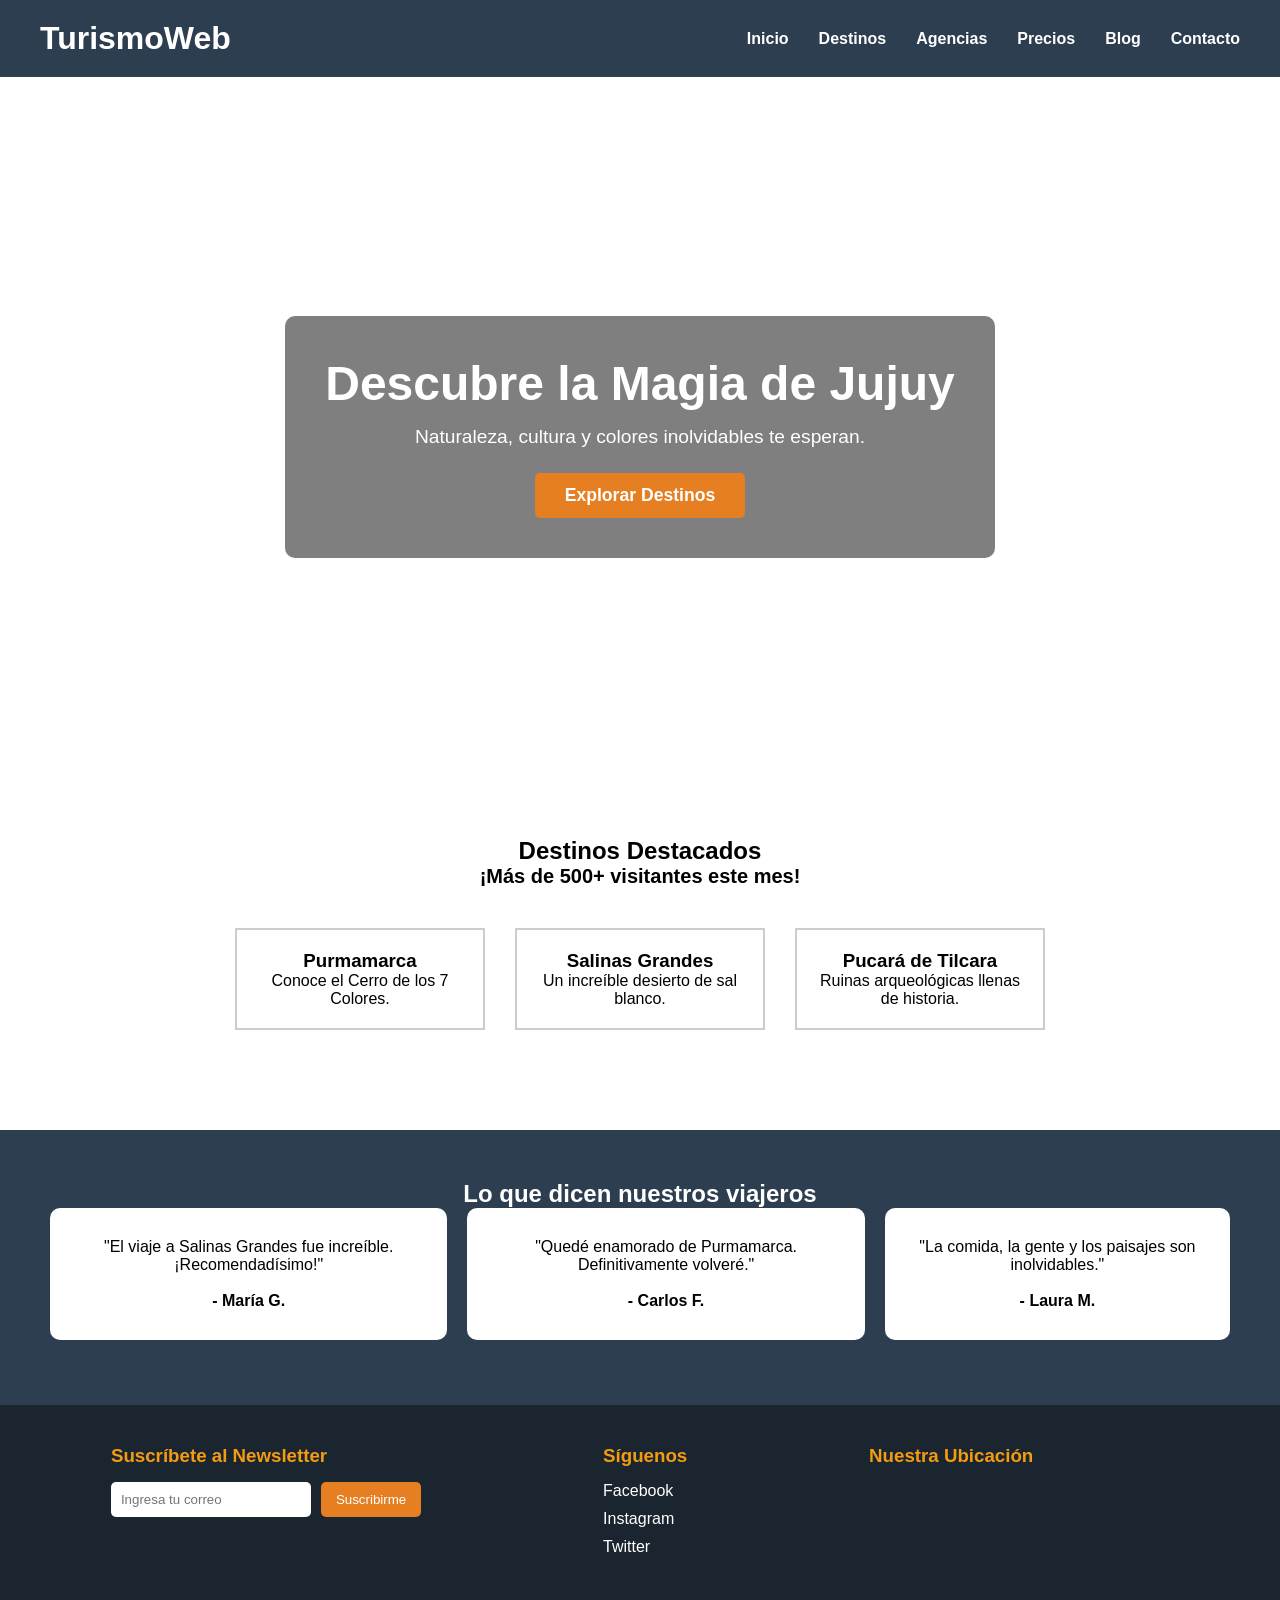
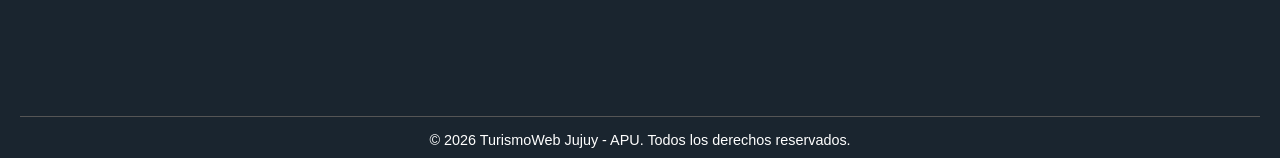
==== index.html @ 69359820 "Initial commit: TP2 HTML y CSS - Turismo Jujuy" ====
<!DOCTYPE html>
<html lang="es">

<head>
    <meta charset="UTF-8">
    <title>Turismo - Jujuy</title>
    <link rel="stylesheet" href="css/style.css">
</head>

<body>

    <header class="encabezado-principal">
        <div class="logo">
            <h1>TurismoWeb</h1>
        </div>

        <nav class="menu-navegacion">
            <ul class="lista-menu">
                <li class="item-menu"><a href="index.html">Inicio</a></li>
                <li class="item-menu"><a href="destinos.html">Destinos</a></li>
                <li class="item-menu"><a href="agencias.html">Agencias</a></li>
                <li class="item-menu"><a href="precios.html">Precios</a></li>
                <li class="item-menu"><a href="blog.html">Blog</a></li>
                <li class="item-menu"><a href="contacto.html">Contacto</a></li>
            </ul>
        </nav>
    </header>

    <main>

        <section class="hero">
            <video autoplay loop muted playsinline class="video-fondo">
                <source src="assets/video.mp4" type="video/mp4">
                Tu navegador no soporta la etiqueta de video.
            </video>

            <div class="hero-overlay">
                <h2 class="titulo-hero">Descubre la Magia de Jujuy</h2>
                <p>Naturaleza, cultura y colores inolvidables te esperan.</p>
                <a href="destinos.html" class="boton-primario">Explorar Destinos</a>
            </div>
        </section>

        <section class="destinos">

            <h2>Destinos Destacados</h2>

            <p class="contador-simple">¡Más de 500+ visitantes este mes!</p>

            <div class="caja-tarjetas">

                <article class="tarjeta-simple">
                    <h3>Purmamarca</h3>
                    <p>Conoce el Cerro de los 7 Colores.</p>
                </article>

                <article class="tarjeta-simple">
                    <h3>Salinas Grandes</h3>
                    <p>Un increíble desierto de sal blanco.</p>
                </article>

                <article class="tarjeta-simple">
                    <h3>Pucará de Tilcara</h3>
                    <p>Ruinas arqueológicas llenas de historia.</p>
                </article>

            </div>

        </section>

        <section class="testimonios">

            <h2>Lo que dicen nuestros viajeros</h2>

            <div class="carrusel-simple">

                <div class="tarjeta-testimonio">
                    <p>"El viaje a Salinas Grandes fue increíble. ¡Recomendadísimo!"</p>
                    <br>
                    <b>- María G.</b>
                </div>

                <div class="tarjeta-testimonio">
                    <p>"Quedé enamorado de Purmamarca. Definitivamente volveré."</p>
                    <br>
                    <b>- Carlos F.</b>
                </div>

                <div class="tarjeta-testimonio">
                    <p>"La comida, la gente y los paisajes son inolvidables."</p>
                    <br>
                    <b>- Laura M.</b>
                </div>

            </div>

        </section>

    </main>

    <footer class="pie-pagina">

        <div class="contenido-footer">

            <div class="columna-footer">
                <h3>Suscríbete al Newsletter</h3>
                <form class="formulario-newsletter">
                    <input type="email" placeholder="Ingresa tu correo" required>
                    <button type="submit">Suscribirme</button>
                </form>
            </div>

            <div class="columna-footer">
                <h3>Síguenos</h3>
                <ul class="redes-sociales">
                    <li><a href="#">Facebook</a></li>
                    <li><a href="#">Instagram</a></li>
                    <li><a href="#">Twitter</a></li>
                </ul>
            </div>

            <div class="columna-footer">
                <h3>Nuestra Ubicación</h3>
                <iframe
                    src="https://www.google.com/maps/embed?pb=!1m18!1m12!1m3!1d115865.71714909831!2d-65.372545!3d-24.1832629!2m3!1f0!2f0!3f0!3m2!1i1024!2i768!4f13.1!3m3!1m2!1s0x941b08e2f80c6533%3A0xcb1b51de9580a8eb!2sSan%20Salvador%20de%20Jujuy%2C%20Jujuy!5e0!3m2!1ses-419!2sar!4v1700000000000!5m2!1ses-419!2sar"
                    width="300" height="200" style="border:0;" allowfullscreen="" loading="lazy"></iframe>
            </div>

        </div>

        <div class="derechos-autor">
            <p>&copy; 2026 TurismoWeb Jujuy - APU. Todos los derechos reservados.</p>
        </div>

    </footer>

</body>

</html>
---- css/style.css ----
/* PUNTO 1 */

* {
    margin: 0;
    padding: 0;
    box-sizing: border-box;
    font-family: Arial, sans-serif;
}

body {
    display: flex;
    flex-direction: column;
    min-height: 100vh;
}

main {
    flex: 1;
}

.encabezado-principal {
    background-color: #2c3e50;
    color: white;
    padding: 20px 40px;

    display: flex;
    justify-content: space-between;
    align-items: center;
}

.lista-menu {
    list-style: none;
    display: flex;
    gap: 30px;
}

.lista-menu a {
    text-decoration: none;
    color: white;
    font-weight: bold;
    transition: color 0.3s ease;
}

.lista-menu a:hover {
    color: #f39c12;
}

.hero {
    position: relative;
    height: 80vh;
    width: 100%;
    overflow: hidden;

    display: flex;
    align-items: center;
    justify-content: center;
}

.video-fondo {
    position: absolute;
    top: 50%;
    left: 50%;
    min-width: 100%;
    min-height: 100%;
    transform: translate(-50%, -50%);
    z-index: -1;
    object-fit: cover;
}

.hero-overlay {
    text-align: center;
    color: white;
    background-color: rgba(0, 0, 0, 0.5);
    padding: 40px;
    border-radius: 10px;
}

.hero-overlay h2 {
    font-size: 3rem;
    margin-bottom: 15px;
}

.hero-overlay p {
    font-size: 1.2rem;
    margin-bottom: 25px;
}

.boton-primario {
    display: inline-block;
    padding: 12px 30px;
    background-color: #e67e22;
    color: white;
    text-decoration: none;
    font-weight: bold;
    font-size: 1.1rem;
    border-radius: 5px;
    transition: background-color 0.3s ease, transform 0.2s ease;
}

.boton-primario:hover {
    background-color: #d35400;
    transform: scale(1.05);
}

.destinos {
    padding: 40px;
    text-align: center;
}

/* 1. EL CONTADOR CON KEYFRAMES (El TP pide "Contador animado") */
.contador-simple {
    font-size: 20px;
    font-weight: bold;
    margin-bottom: 30px;

    /* Conectamos la animación: nombre, tiempo y repetición infinita */
    animation: cambiarColor 2s infinite;
}

/* Definimos qué hace la animación paso a paso */
@keyframes cambiarColor {
    0% {
        color: black;
    }

    50% {
        color: orange;
    }

    100% {
        color: black;
    }
}

.caja-tarjetas {
    display: flex;
    gap: 20px;
    justify-content: center;
}

.tarjeta-simple {
    border: 2px solid #ccc;
    padding: 20px;
    width: 250px;
    background-color: white;

    transition: transform 0.3s;
}

.tarjeta-simple:hover {
    transform: scale(1.1);
    background-color: #f9f9f9;
}

.testimonios {
    padding: 50px;
    text-align: center;
    background-color: #2c3e50;
    color: white;
}

.carrusel-simple {
    display: flex;
    gap: 20px;

    overflow-x: auto;
    scroll-snap-type: x mandatory;

    padding-bottom: 15px;
    justify-content: center;
}

.tarjeta-testimonio {
    background-color: white;
    color: black;
    padding: 30px;
    border-radius: 10px;

    min-width: 300px;

    scroll-snap-align: center;
}

.pie-pagina {
    background-color: #1a252f;
    color: white;
    padding: 40px 20px 10px 20px;
}

.contenido-footer {
    display: flex;
    justify-content: space-around;
    align-items: flex-start;
    margin-bottom: 30px;
}

.columna-footer h3 {
    color: #f39c12;
    margin-bottom: 15px;
}

.formulario-newsletter {
    display: flex;
    gap: 10px;
}

.formulario-newsletter input {
    padding: 10px;
    border: none;
    border-radius: 5px;
    width: 200px;
}

.formulario-newsletter button {
    padding: 10px 15px;
    background-color: #e67e22;
    color: white;
    border: none;
    border-radius: 5px;
    cursor: pointer;
}

.redes-sociales {
    list-style: none;
}

.redes-sociales a {
    color: white;
    text-decoration: none;
    display: block;
    margin-bottom: 10px;
}

.redes-sociales a:hover {
    color: #f39c12;
}

.derechos-autor {
    text-align: center;
    border-top: 1px solid #555;
    padding-top: 15px;
    font-size: 0.9rem;
}

/* PUNTO 2 */

.contenedor-destinos {
    padding: 40px 20px;
    max-width: 1200px;
    margin: 0 auto;
}

.titulo-seccion {
    text-align: center;
    margin-bottom: 30px;
    color: #2c3e50;
}

.input-filtro {
    display: none;
}

.menu-filtros {
    text-align: center;
    margin-bottom: 40px;
}

.btn-filtro {
    display: inline-block;
    padding: 10px 20px;
    margin: 0 5px;
    background-color: #eee;
    color: #333;
    border-radius: 5px;
    cursor: pointer;
    font-weight: bold;
    transition: background-color 0.3s;
}

.btn-filtro:hover {
    background-color: #ccc;
}

#todos:checked~.menu-filtros [for="todos"],
#cultural:checked~.menu-filtros [for="cultural"],
#naturaleza:checked~.menu-filtros [for="naturaleza"],
#aventura:checked~.menu-filtros [for="aventura"] {
    background-color: #e67e22;
    color: white;
}

#cultural:checked~.galeria-filtros .tarjeta-destino,
#naturaleza:checked~.galeria-filtros .tarjeta-destino,
#aventura:checked~.galeria-filtros .tarjeta-destino {
    display: none;
}

#cultural:checked~.galeria-filtros .cultural,
#naturaleza:checked~.galeria-filtros .naturaleza,
#aventura:checked~.galeria-filtros .aventura {
    display: block;
}


.galeria-filtros {
    display: grid;
    grid-template-columns: repeat(auto-fit, minmax(250px, 1fr));
    gap: 20px;
    align-items: start;
}

.tarjeta-destino {
    position: relative;
    overflow: hidden;
    border-radius: 10px;
}

.tarjeta-destino img {
    width: 100%;
    display: block;
    transition: transform 0.5s ease;
}

.info-overlay {
    position: absolute;
    bottom: -100%;
    left: 0;
    width: 100%;
    background-color: rgba(0, 0, 0, 0.7);
    color: white;
    padding: 20px;
    text-align: center;
    transition: bottom 0.3s ease;
}

.tarjeta-destino:hover img {
    transform: scale(1.2);
}

.tarjeta-destino:hover .info-overlay {
    bottom: 0;
}

.seccion-precios {
    margin-top: 60px;
}

.tabla-destinos {
    width: 100%;
    border-collapse: collapse;
    background-color: white;
    box-shadow: 0 4px 8px rgba(0, 0, 0, 0.1);
    border-radius: 10px;
    overflow: hidden;
}

.tabla-destinos th,
.tabla-destinos td {
    padding: 15px 20px;
    text-align: left;
    border-bottom: 1px solid #ddd;
}

.tabla-destinos th {
    background-color: #2c3e50;
    color: white;
    font-weight: bold;
}

.tabla-destinos tbody tr:nth-child(even) {
    background-color: #f9f9f9;
}

.tabla-destinos tbody tr:hover {
    background-color: #fff3cd;
}

/* PUNTO 3 */

.contenedor-agencias {
    padding: 40px 20px;
    text-align: center;
}

.caja-tarjetas {
    display: flex;
    justify-content: center;
    gap: 30px;
    margin-top: 40px;
    margin-bottom: 60px;
}

.tarjeta-flip {
    background-color: transparent;
    width: 300px;
    height: 350px;
    perspective: 1000px;
}

.tarjeta-interna {
    position: relative;
    width: 100%;
    height: 100%;
    transition: transform 0.6s;
    transform-style: preserve-3d;
}

.tarjeta-flip:hover .tarjeta-interna {
    transform: rotateY(180deg);
}

.tarjeta-frente,
.tarjeta-dorso {
    position: absolute;
    width: 100%;
    height: 100%;
    backface-visibility: hidden;
    border-radius: 10px;
    box-shadow: 0 4px 8px rgba(0, 0, 0, 0.1);
    overflow: hidden;
}

.tarjeta-frente {
    background-color: white;
}

.tarjeta-frente .img-tarjeta {
    width: 100%;
    height: 200px;
    object-fit: cover;
}

.tarjeta-frente .info-tarjeta {
    padding: 20px;
}

.tarjeta-frente h3 {
    color: #2c3e50;
    margin-bottom: 10px;
}

.tarjeta-dorso {
    background-color: #2c3e50;
    color: white;
    transform: rotateY(180deg);

    display: flex;
    flex-direction: column;
    justify-content: center;
    align-items: center;
    gap: 15px;
}

.tarjeta-dorso h3 {
    color: #f39c12;
}

.estrellas-rating span {
    font-size: 25px;
    color: #f39c12;
    cursor: pointer;
    display: inline-block;
    transition: transform 0.2s;
}

.estrellas-rating span:hover {
    transform: scale(1.3) translateY(-5px);
    color: #f1c40f;
}

/* PUNTO 4 */

.contenedor-contacto {
    padding: 60px 20px;
    max-width: 800px;
    margin: 0 auto;
}

.caja-formulario {
    background-color: #f9f9f9;
    padding: 40px;
    border-radius: 10px;
    box-shadow: 0 4px 8px rgba(0, 0, 0, 0.1);
}

.formulario-avanzado {
    display: flex;
    flex-direction: column;
    gap: 20px;
}

.grupo-input {
    display: flex;
    flex-direction: column;
    gap: 5px;
}

.grupo-input label {
    font-weight: bold;
    color: #2c3e50;
}

.grupo-input input,
.grupo-input textarea {
    padding: 12px;
    border: 2px solid #ccc;
    border-radius: 5px;
    font-size: 1rem;
    outline: none;
}

.grupo-input input:focus:invalid,
.grupo-input textarea:focus:invalid {
    border-color: #e74c3c;
}

.grupo-input input:focus:valid,
.grupo-input textarea:focus:valid {
    border-color: #2ecc71;
}

.btn-enviar {
    background-color: #e67e22;
    color: white;
    padding: 15px;
    border: none;
    border-radius: 5px;
    font-size: 1.1rem;
    font-weight: bold;
    cursor: pointer;
    display: flex;
    justify-content: center;
    align-items: center;
    gap: 10px;
    transition: background-color 0.3s;
}

.btn-enviar:hover {
    background-color: #d35400;
}

.spinner {
    width: 20px;
    height: 20px;
    border: 3px solid rgba(255, 255, 255, 0.3);
    border-top: 3px solid white;
    border-radius: 50%;
    display: none;
    animation: girar 1s linear infinite;
}

@keyframes girar {
    0% {
        transform: rotate(0deg);
    }

    100% {
        transform: rotate(360deg);
    }
}

.btn-enviar:active .spinner {
    display: block;
}

.btn-enviar:active .texto-btn {
    display: none;
}

.modal-css {
    display: none;
    position: fixed;
    top: 0;
    left: 0;
    width: 100%;
    height: 100%;
    background-color: rgba(0, 0, 0, 0.7);
    z-index: 1000;
    justify-content: center;
    align-items: center;
}

.modal-css:target {
    display: flex;
}

.modal-contenido {
    background-color: white;
    padding: 40px;
    border-radius: 10px;
    text-align: center;
    max-width: 400px;
}

.modal-contenido h2 {
    color: #27ae60;
    margin-bottom: 15px;
}

.btn-cerrar-modal {
    display: inline-block;
    margin-top: 20px;
    padding: 10px 20px;
    background-color: #2c3e50;
    color: white;
    text-decoration: none;
    border-radius: 5px;
}

/* PUNTO 5 */

.contenedor-precios {
    padding: 60px 20px;
    max-width: 1000px;
    margin: 0 auto;
}

.tabla-comparador {
    width: 100%;
    border-collapse: collapse;
    background-color: white;
    border-radius: 10px;
    overflow: hidden;
    box-shadow: 0 5px 15px rgba(0, 0, 0, 0.1);
}

.tabla-comparador th,
.tabla-comparador td {
    padding: 20px;
    text-align: left;
    border-bottom: 1px solid #eee;
}

.tabla-comparador th {
    background-color: #e67e22;
    color: white;
}

.tabla-comparador tbody tr {
    transition: background-color 0.3s, transform 0.2s;
}

.tabla-comparador tbody tr:hover {
    background-color: #fcf3eb;
    transform: scale(1.01);
    box-shadow: 0 4px 10px rgba(0, 0, 0, 0.05);
}

.tooltip {
    position: relative;
    cursor: help;
    margin-left: 10px;
}

.tooltip::after {
    content: attr(data-info);
    position: absolute;
    bottom: 150%;
    left: 50%;
    transform: translateX(-50%);

    background-color: #333;
    color: white;
    padding: 8px 12px;
    border-radius: 5px;
    font-size: 0.85rem;
    white-space: nowrap;

    opacity: 0;
    visibility: hidden;
    transition: opacity 0.3s, bottom 0.3s;
}

.tooltip::before {
    content: '';
    position: absolute;
    bottom: 100%;
    left: 50%;
    transform: translateX(-50%);
    border-width: 6px;
    border-style: solid;
    border-color: #333 transparent transparent transparent;

    opacity: 0;
    visibility: hidden;
    transition: opacity 0.3s;
}

.tooltip:hover::after,
.tooltip:hover::before {
    opacity: 1;
    visibility: visible;
    bottom: 130%;
}

/* PUNTO 6 */

.contenedor-blog {
    padding: 60px 20px;
    max-width: 1100px;
    margin: 0 auto;
}

.grilla-periodico {
    display: grid;
    grid-template-columns: repeat(3, 1fr);
    gap: 25px;
    margin-bottom: 60px;
}

.noticia.principal {
    grid-column: span 2;
    grid-row: span 2;
}

.noticia {
    background-color: white;
    border: 1px solid #ddd;
    border-radius: 5px;
    overflow: hidden;
    display: flex;
    flex-direction: column;
}

.noticia img {
    width: 100%;
    height: 250px;
    object-fit: cover;
}

.noticia.principal img {
    height: 350px;
}

.contenido-noticia {
    padding: 20px;
}

.tag {
    display: inline-block;
    background-color: #2c3e50;
    color: white;
    padding: 3px 8px;
    font-size: 0.8rem;
    border-radius: 3px;
    margin-bottom: 10px;
}

.contenido-noticia h3 {
    margin-bottom: 15px;
    color: #e67e22;
}

@keyframes aparecerScroll {
    from {
        opacity: 0;
        transform: translateY(100px);
    }

    to {
        opacity: 1;
        transform: translateY(0);
    }
}

.reveal {
    animation: aparecerScroll linear both;

    animation-timeline: view();

    animation-range: entry 10% cover 30%;
}

.comentarios-blog {
    background-color: #f9f9f9;
    padding: 40px;
    border-radius: 10px;
    margin-bottom: 40px;
}

.comentarios-blog h3 {
    color: #2c3e50;
    border-bottom: 2px solid #ddd;
    padding-bottom: 10px;
    margin-bottom: 30px;
}

.comentario {
    display: flex;
    gap: 20px;
    margin-bottom: 30px;
}

.avatar-css {
    width: 60px;
    height: 60px;
    background-color: #e67e22;
    border-radius: 50%;
    position: relative;
    flex-shrink: 0;
}

.avatar-verde {
    background-color: #27ae60;
}

.avatar-css::before {
    content: attr(data-iniciales);
    position: absolute;
    top: 50%;
    left: 50%;
    transform: translate(-50%, -50%);
    color: white;
    font-size: 1.2rem;
    font-weight: bold;
}

.contenido-texto h4 {
    margin-bottom: 8px;
    color: #2c3e50;
}

.fecha-comentario {
    font-size: 0.8rem;
    color: #7f8c8d;
    font-weight: normal;
    margin-left: 10px;
}

.nuevo-comentario {
    display: flex;
    flex-direction: column;
    gap: 15px;
    margin-top: 40px;
}

.nuevo-comentario textarea {
    padding: 15px;
    border: 1px solid #ccc;
    border-radius: 5px;
    resize: vertical;
    font-family: inherit;
}

.btn-publicar {
    align-self: flex-start;
    background-color: #2c3e50;
    color: white;
    padding: 10px 20px;
    border: none;
    border-radius: 5px;
    cursor: pointer;
    font-weight: bold;
}

.btn-publicar:hover {
    background-color: #1a252f;
}
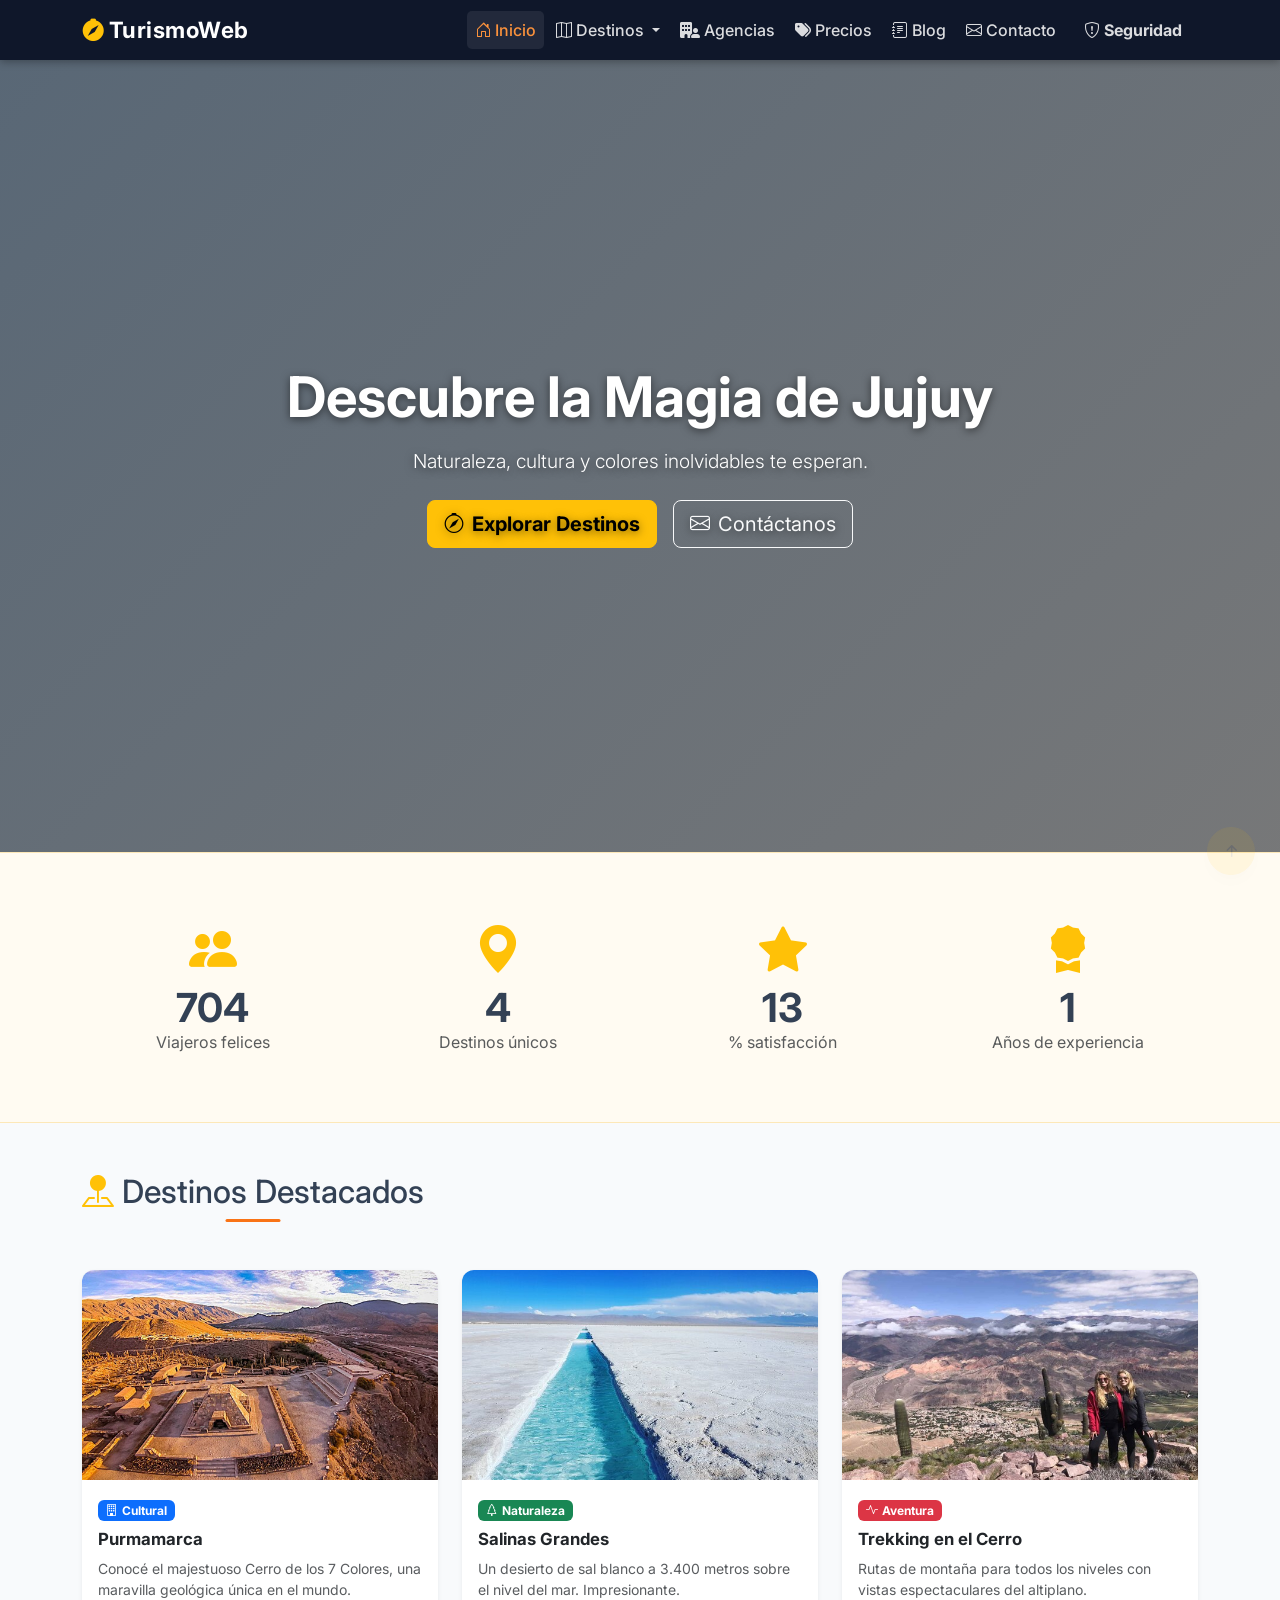
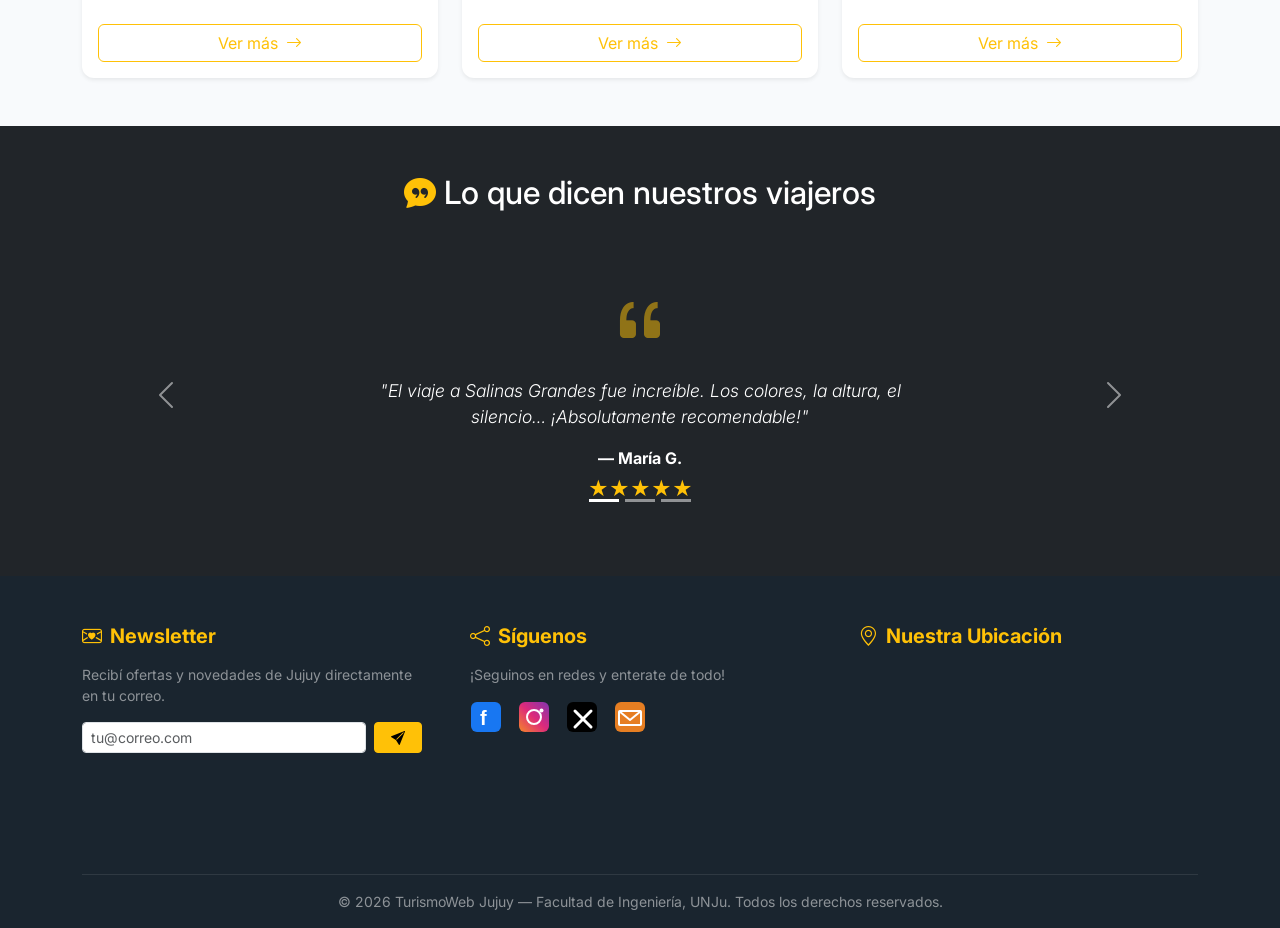
==== commit 68914d42: "TP3" ====
--- a/index.html
+++ b/index.html
@@ -2,138 +2,498 @@
 <html lang="es">
 
 <head>
+    
     <meta charset="UTF-8">
-    <title>Turismo - Jujuy</title>
+
+    <meta name="viewport" content="width=device-width, initial-scale=1.0">
+
+    <title>TurismoWeb Jujuy — Inicio</title>
+
+    <link href="https://cdn.jsdelivr.net/npm/bootstrap@5.3.2/dist/css/bootstrap.min.css" rel="stylesheet">
+
+    <link rel="stylesheet" href="https://cdn.jsdelivr.net/npm/bootstrap-icons@1.11.3/font/bootstrap-icons.css">
+
+    <link rel="stylesheet" href="https://cdnjs.cloudflare.com/ajax/libs/font-awesome/6.5.1/css/all.min.css">
+
     <link rel="stylesheet" href="css/style.css">
+    <link rel="stylesheet" href="css/sprites.css">
 </head>
 
 <body>
 
-    <header class="encabezado-principal">
-        <div class="logo">
-            <h1>TurismoWeb</h1>
-        </div>
-
-        <nav class="menu-navegacion">
-            <ul class="lista-menu">
-                <li class="item-menu"><a href="index.html">Inicio</a></li>
-                <li class="item-menu"><a href="destinos.html">Destinos</a></li>
-                <li class="item-menu"><a href="agencias.html">Agencias</a></li>
-                <li class="item-menu"><a href="precios.html">Precios</a></li>
-                <li class="item-menu"><a href="blog.html">Blog</a></li>
-                <li class="item-menu"><a href="contacto.html">Contacto</a></li>
-            </ul>
-        </nav>
-    </header>
-
-    <main>
-
-        <section class="hero">
-            <video autoplay loop muted playsinline class="video-fondo">
-                <source src="assets/video.mp4" type="video/mp4">
-                Tu navegador no soporta la etiqueta de video.
-            </video>
-
-            <div class="hero-overlay">
-                <h2 class="titulo-hero">Descubre la Magia de Jujuy</h2>
-                <p>Naturaleza, cultura y colores inolvidables te esperan.</p>
-                <a href="destinos.html" class="boton-primario">Explorar Destinos</a>
-            </div>
-        </section>
-
-        <section class="destinos">
-
-            <h2>Destinos Destacados</h2>
-
-            <p class="contador-simple">¡Más de 500+ visitantes este mes!</p>
-
-            <div class="caja-tarjetas">
-
-                <article class="tarjeta-simple">
-                    <h3>Purmamarca</h3>
-                    <p>Conoce el Cerro de los 7 Colores.</p>
-                </article>
-
-                <article class="tarjeta-simple">
-                    <h3>Salinas Grandes</h3>
-                    <p>Un increíble desierto de sal blanco.</p>
-                </article>
-
-                <article class="tarjeta-simple">
-                    <h3>Pucará de Tilcara</h3>
-                    <p>Ruinas arqueológicas llenas de historia.</p>
-                </article>
-
-            </div>
-
-        </section>
-
-        <section class="testimonios">
-
-            <h2>Lo que dicen nuestros viajeros</h2>
-
-            <div class="carrusel-simple">
-
-                <div class="tarjeta-testimonio">
-                    <p>"El viaje a Salinas Grandes fue increíble. ¡Recomendadísimo!"</p>
-                    <br>
-                    <b>- María G.</b>
-                </div>
-
-                <div class="tarjeta-testimonio">
-                    <p>"Quedé enamorado de Purmamarca. Definitivamente volveré."</p>
-                    <br>
-                    <b>- Carlos F.</b>
-                </div>
-
-                <div class="tarjeta-testimonio">
-                    <p>"La comida, la gente y los paisajes son inolvidables."</p>
-                    <br>
-                    <b>- Laura M.</b>
-                </div>
-
-            </div>
-
-        </section>
-
-    </main>
-
-    <footer class="pie-pagina">
-
-        <div class="contenido-footer">
-
-            <div class="columna-footer">
-                <h3>Suscríbete al Newsletter</h3>
-                <form class="formulario-newsletter">
-                    <input type="email" placeholder="Ingresa tu correo" required>
-                    <button type="submit">Suscribirme</button>
-                </form>
-            </div>
-
-            <div class="columna-footer">
-                <h3>Síguenos</h3>
-                <ul class="redes-sociales">
-                    <li><a href="#">Facebook</a></li>
-                    <li><a href="#">Instagram</a></li>
-                    <li><a href="#">Twitter</a></li>
+    <nav class="navbar navbar-expand-lg navbar-custom sticky-top">
+        <div class="container">
+
+            <a class="navbar-brand text-white fw-bold" href="index.html">
+                <i class="bi bi-compass-fill text-warning me-1"></i>TurismoWeb
+            </a>
+
+            <button class="navbar-toggler border-0" type="button"
+                    data-bs-toggle="collapse" data-bs-target="#menuPrincipal"
+                    aria-controls="menuPrincipal" aria-expanded="false"
+                    aria-label="Abrir menú">
+                <i class="bi bi-list text-white fs-2"></i>
+            </button>
+
+            <div class="collapse navbar-collapse" id="menuPrincipal">
+                <ul class="navbar-nav ms-auto align-items-lg-center gap-lg-1">
+
+                    <li class="nav-item">
+                        <a class="nav-link" href="index.html">
+                            <i class="bi bi-house-door me-1"></i>Inicio
+                        </a>
+                    </li>
+
+                    <li class="nav-item dropdown mega-dropdown">
+                        <a class="nav-link dropdown-toggle" href="#" role="button"
+                           data-bs-toggle="dropdown" aria-expanded="false">
+                            <i class="bi bi-map me-1"></i>Destinos
+                        </a>
+                        
+                        <div class="dropdown-menu mega-menu shadow-lg">
+                            <div class="container">
+                                <div class="row">
+                                    <div class="col-md-4">
+                                        <p class="mega-titulo">
+                                            <i class="bi bi-funnel me-1"></i>Por Categoría
+                                        </p>
+                                        <a class="dropdown-item" href="destinos.html">
+                                            <i class="bi bi-grid me-2 text-warning"></i>Todos los destinos
+                                        </a>
+                                        <a class="dropdown-item" href="destinos.html?filtro=cultural">
+                                            <i class="bi bi-building me-2 text-primary"></i>Cultura e Historia
+                                        </a>
+                                        <a class="dropdown-item" href="destinos.html?filtro=naturaleza">
+                                            <i class="bi bi-tree me-2 text-success"></i>Naturaleza Pura
+                                        </a>
+                                        <a class="dropdown-item" href="destinos.html?filtro=aventura">
+                                            <i class="bi bi-activity me-2 text-danger"></i>Aventura
+                                        </a>
+                                    </div>
+                                    <div class="col-md-4">
+                                        <p class="mega-titulo">
+                                            <i class="bi bi-geo-alt me-1"></i>Por Región
+                                        </p>
+                                        <a class="dropdown-item" href="destinos.html">
+                                            <i class="bi bi-pin-map me-2"></i>Quebrada de Humahuaca
+                                        </a>
+                                        <a class="dropdown-item" href="destinos.html">
+                                            <i class="bi bi-pin-map me-2"></i>La Puna Jujeña
+                                        </a>
+                                        <a class="dropdown-item" href="destinos.html">
+                                            <i class="bi bi-pin-map me-2"></i>Valles Subtropicales
+                                        </a>
+                                    </div>
+                                    <div class="col-md-4 d-none d-md-block">
+                                        <p class="mega-titulo">
+                                            <i class="bi bi-star me-1"></i>Destacados
+                                        </p>
+                                        <a class="dropdown-item" href="destinos.html">
+                                            <i class="bi bi-award me-2 text-warning"></i>Purmamarca
+                                        </a>
+                                        <a class="dropdown-item" href="destinos.html">
+                                            <i class="bi bi-award me-2 text-warning"></i>Salinas Grandes
+                                        </a>
+                                        <a class="dropdown-item" href="agencias.html">
+                                            <i class="bi bi-building-check me-2"></i>Ver Agencias
+                                        </a>
+                                    </div>
+                                </div>
+                            </div>
+                        </div>
+                    </li>
+
+                    <li class="nav-item">
+                        <a class="nav-link" href="agencias.html">
+                            <i class="fa-solid fa-building-user me-1"></i>Agencias
+                        </a>
+                    </li>
+                    <li class="nav-item">
+                        <a class="nav-link" href="precios.html">
+                            <i class="fa-solid fa-tags me-1"></i>Precios
+                        </a>
+                    </li>
+                    <li class="nav-item">
+                        <a class="nav-link" href="blog.html">
+                            <i class="bi bi-journal-text me-1"></i>Blog
+                        </a>
+                    </li>
+                    <li class="nav-item">
+                        <a class="nav-link" href="contacto.html">
+                            <i class="bi bi-envelope me-1"></i>Contacto
+                        </a>
+                    </li>
+                    
+                    <li class="nav-item">
+                        <a class="nav-link btn btn-warning btn-sm text-dark px-3 fw-bold" href="phishing.html">
+                            <i class="bi bi-shield-exclamation me-1"></i>Seguridad
+                        </a>
+                    </li>
+
                 </ul>
             </div>
-
-            <div class="columna-footer">
-                <h3>Nuestra Ubicación</h3>
-                <iframe
-                    src="https://www.google.com/maps/embed?pb=!1m18!1m12!1m3!1d115865.71714909831!2d-65.372545!3d-24.1832629!2m3!1f0!2f0!3f0!3m2!1i1024!2i768!4f13.1!3m3!1m2!1s0x941b08e2f80c6533%3A0xcb1b51de9580a8eb!2sSan%20Salvador%20de%20Jujuy%2C%20Jujuy!5e0!3m2!1ses-419!2sar!4v1700000000000!5m2!1ses-419!2sar"
-                    width="300" height="200" style="border:0;" allowfullscreen="" loading="lazy"></iframe>
-            </div>
-
-        </div>
-
-        <div class="derechos-autor">
-            <p>&copy; 2026 TurismoWeb Jujuy - APU. Todos los derechos reservados.</p>
-        </div>
-
+        </div>
+    </nav>
+
+    <section class="hero">
+        
+        <video autoplay loop muted playsinline class="video-fondo">
+            <source src="assets/Video.mp4" type="video/mp4">
+            Tu navegador no soporta video HTML5.
+        </video>
+
+        <div class="hero-overlay">
+            <div class="hero-content text-center text-white">
+                
+                <h1 class="fw-bold mb-3" id="titulo-animado">
+                    Descubre la Magia de Jujuy
+                </h1>
+                <p class="lead mb-4" id="subtitulo-hero">
+                    Naturaleza, cultura y colores inolvidables te esperan.
+                </p>
+                <div class="d-flex gap-3 justify-content-center flex-wrap">
+                    <a href="destinos.html" class="btn btn-warning btn-lg fw-bold">
+                        <i class="bi bi-compass me-2"></i>Explorar Destinos
+                    </a>
+                    <a href="contacto.html" class="btn btn-outline-light btn-lg">
+                        <i class="bi bi-envelope me-2"></i>Contáctanos
+                    </a>
+                </div>
+            </div>
+        </div>
+    </section>
+
+    <section class="py-5 bg-warning-light">
+        <div class="container">
+            <div class="row text-center g-4">
+
+                <div class="col-6 col-md-3">
+                    <div class="contador-item">
+                        <i class="bi bi-people-fill display-5 text-warning d-block mb-2"></i>
+                        
+                        <div class="fs-1 fw-bold counter" data-target="5000">0</div>
+                        <p class="text-muted mb-0">Viajeros felices</p>
+                    </div>
+                </div>
+
+                <div class="col-6 col-md-3">
+                    <div class="contador-item">
+                        <i class="bi bi-geo-alt-fill display-5 text-warning d-block mb-2"></i>
+                        <div class="fs-1 fw-bold counter" data-target="35">0</div>
+                        <p class="text-muted mb-0">Destinos únicos</p>
+                    </div>
+                </div>
+
+                <div class="col-6 col-md-3">
+                    <div class="contador-item">
+                        <i class="bi bi-star-fill display-5 text-warning d-block mb-2"></i>
+                        <div class="fs-1 fw-bold counter" data-target="98">0</div>
+                        <p class="text-muted mb-0">% satisfacción</p>
+                    </div>
+                </div>
+
+                <div class="col-6 col-md-3">
+                    <div class="contador-item">
+                        <i class="bi bi-award-fill display-5 text-warning d-block mb-2"></i>
+                        <div class="fs-1 fw-bold counter" data-target="12">0</div>
+                        <p class="text-muted mb-0">Años de experiencia</p>
+                    </div>
+                </div>
+
+            </div>
+        </div>
+    </section>
+
+    <section class="py-5">
+        <div class="container">
+            <h2 class="text-center mb-5 seccion-titulo">
+                <i class="bi bi-pin-map-fill text-warning me-2"></i>Destinos Destacados
+            </h2>
+
+            <div class="row g-4">
+
+                <div class="col-12 col-md-6 col-lg-4">
+                    <div class="card card-destino h-100 shadow-sm">
+                        <img src="assets/pucara-tilcara.jpg" class="card-img-top" alt="Pucará de Tilcara">
+                        <div class="card-body">
+                            <span class="badge bg-primary mb-2">
+                                <i class="bi bi-building me-1"></i>Cultural
+                            </span>
+                            <h5 class="card-title fw-bold">Purmamarca</h5>
+                            <p class="card-text text-muted">
+                                Conocé el majestuoso Cerro de los 7 Colores, una maravilla geológica única en el mundo.
+                            </p>
+                        </div>
+                        <div class="card-footer bg-transparent border-0 pb-3">
+                            <a href="destinos.html" class="btn btn-outline-warning w-100">
+                                Ver más <i class="bi bi-arrow-right ms-1"></i>
+                            </a>
+                        </div>
+                    </div>
+                </div>
+
+                <div class="col-12 col-md-6 col-lg-4">
+                    <div class="card card-destino h-100 shadow-sm">
+                        <img src="assets/salinas-grandes.jpg" class="card-img-top" alt="Salinas Grandes">
+                        <div class="card-body">
+                            <span class="badge bg-success mb-2">
+                                <i class="bi bi-tree me-1"></i>Naturaleza
+                            </span>
+                            <h5 class="card-title fw-bold">Salinas Grandes</h5>
+                            <p class="card-text text-muted">
+                                Un desierto de sal blanco a 3.400 metros sobre el nivel del mar. Impresionante.
+                            </p>
+                        </div>
+                        <div class="card-footer bg-transparent border-0 pb-3">
+                            <a href="destinos.html" class="btn btn-outline-warning w-100">
+                                Ver más <i class="bi bi-arrow-right ms-1"></i>
+                            </a>
+                        </div>
+                    </div>
+                </div>
+
+                <div class="col-12 col-md-6 col-lg-4">
+                    <div class="card card-destino h-100 shadow-sm">
+                        <img src="assets/trekking.jpg" class="card-img-top" alt="Trekking">
+                        <div class="card-body">
+                            <span class="badge bg-danger mb-2">
+                                <i class="bi bi-activity me-1"></i>Aventura
+                            </span>
+                            <h5 class="card-title fw-bold">Trekking en el Cerro</h5>
+                            <p class="card-text text-muted">
+                                Rutas de montaña para todos los niveles con vistas espectaculares del altiplano.
+                            </p>
+                        </div>
+                        <div class="card-footer bg-transparent border-0 pb-3">
+                            <a href="destinos.html" class="btn btn-outline-warning w-100">
+                                Ver más <i class="bi bi-arrow-right ms-1"></i>
+                            </a>
+                        </div>
+                    </div>
+                </div>
+
+            </div>
+            
+        </div>
+    </section>
+
+    <section class="py-5 bg-dark text-white">
+        <div class="container">
+            <h2 class="text-center mb-5">
+                <i class="bi bi-chat-quote-fill text-warning me-2"></i>Lo que dicen nuestros viajeros
+            </h2>
+
+            <div id="carouselTestimonios" class="carousel slide" data-bs-ride="carousel" data-bs-interval="4000">
+
+                <div class="carousel-indicators">
+                    <button type="button" data-bs-target="#carouselTestimonios" data-bs-slide-to="0" class="active"></button>
+                    <button type="button" data-bs-target="#carouselTestimonios" data-bs-slide-to="1"></button>
+                    <button type="button" data-bs-target="#carouselTestimonios" data-bs-slide-to="2"></button>
+                </div>
+
+                <div class="carousel-inner">
+
+                    <div class="carousel-item active">
+                        <div class="text-center py-4 px-5 mx-auto" style="max-width:700px">
+                            <i class="bi bi-quote display-3 text-warning opacity-50 d-block mb-3"></i>
+                            <p class="lead fst-italic mb-3">
+                                "El viaje a Salinas Grandes fue increíble. Los colores, la altura, el silencio… ¡Absolutamente recomendable!"
+                            </p>
+                            <p class="fw-bold mb-1">— María G.</p>
+                            <span class="text-warning fs-5">★★★★★</span>
+                        </div>
+                    </div>
+
+                    <div class="carousel-item">
+                        <div class="text-center py-4 px-5 mx-auto" style="max-width:700px">
+                            <i class="bi bi-quote display-3 text-warning opacity-50 d-block mb-3"></i>
+                            <p class="lead fst-italic mb-3">
+                                "Quedé enamorado de Purmamarca. El Cerro de los 7 Colores al amanecer es mágico. Definitivamente volveré."
+                            </p>
+                            <p class="fw-bold mb-1">— Carlos F.</p>
+                            <span class="text-warning fs-5">★★★★★</span>
+                        </div>
+                    </div>
+
+                    <div class="carousel-item">
+                        <div class="text-center py-4 px-5 mx-auto" style="max-width:700px">
+                            <i class="bi bi-quote display-3 text-warning opacity-50 d-block mb-3"></i>
+                            <p class="lead fst-italic mb-3">
+                                "La comida, la gente y los paisajes son inolvidables. TurismoWeb organizó todo a la perfección."
+                            </p>
+                            <p class="fw-bold mb-1">— Laura M.</p>
+                            <span class="text-warning fs-5">★★★★☆</span>
+                        </div>
+                    </div>
+
+                </div>
+
+                <button class="carousel-control-prev" type="button"
+                        data-bs-target="#carouselTestimonios" data-bs-slide="prev">
+                    <span class="carousel-control-prev-icon"></span>
+                    <span class="visually-hidden">Anterior</span>
+                </button>
+                <button class="carousel-control-next" type="button"
+                        data-bs-target="#carouselTestimonios" data-bs-slide="next">
+                    <span class="carousel-control-next-icon"></span>
+                    <span class="visually-hidden">Siguiente</span>
+                </button>
+
+            </div>
+        </div>
+    </section>
+
+    <footer class="bg-footer text-white pt-5 pb-3">
+        <div class="container">
+            <div class="row g-5 mb-4">
+
+                <div class="col-12 col-md-4">
+                    <h5 class="text-warning fw-bold mb-3">
+                        <i class="bi bi-envelope-heart me-2"></i>Newsletter
+                    </h5>
+                    <p class="text-white-50 small">Recibí ofertas y novedades de Jujuy directamente en tu correo.</p>
+                    <form id="form-newsletter" class="d-flex gap-2" novalidate>
+                        <input type="email" id="email-newsletter"
+                               class="form-control form-control-sm"
+                               placeholder="tu@correo.com"
+                               required>
+                        <button type="submit" class="btn btn-warning btn-sm px-3">
+                            <i class="bi bi-send-fill"></i>
+                        </button>
+                    </form>
+                    <small id="msg-newsletter" class="text-success mt-2 d-none">
+                        <i class="bi bi-check-circle me-1"></i>¡Suscrito correctamente!
+                    </small>
+                </div>
+
+                <div class="col-12 col-md-4">
+                    <h5 class="text-warning fw-bold mb-3">
+                        <i class="bi bi-share me-2"></i>Síguenos
+                    </h5>
+                    <p class="text-white-50 small mb-3">¡Seguinos en redes y enterate de todo!</p>
+                    
+                    <div class="d-flex gap-3">
+                        <a href="#" class="sprite-icon sprite-facebook" title="Facebook" aria-label="Facebook"></a>
+                        <a href="#" class="sprite-icon sprite-instagram" title="Instagram" aria-label="Instagram"></a>
+                        <a href="#" class="sprite-icon sprite-twitter" title="Twitter / X" aria-label="Twitter"></a>
+                        <a href="contacto.html" class="sprite-icon sprite-email" title="Email" aria-label="Email"></a>
+                    </div>
+                </div>
+
+                <div class="col-12 col-md-4">
+                    <h5 class="text-warning fw-bold mb-3">
+                        <i class="bi bi-geo-alt me-2"></i>Nuestra Ubicación
+                    </h5>
+                    
+                    <iframe
+                        src="https://www.google.com/maps/embed?pb=!1m18!1m12!1m3!1d115865.71714909831!2d-65.372545!3d-24.1832629!2m3!1f0!2f0!3f0!3m2!1i1024!2i768!4f13.1!3m3!1m2!1s0x941b08e2f80c6533%3A0xcb1b51de9580a8eb!2sSan%20Salvador%20de%20Jujuy%2C%20Jujuy!5e0!3m2!1ses-419!2sar!4v1700000000000!5m2!1ses-419!2sar"
+                        class="w-100 rounded" height="180"
+                        style="border:0;" allowfullscreen loading="lazy"
+                        referrerpolicy="no-referrer-when-downgrade"></iframe>
+                </div>
+
+            </div>
+
+            <hr class="border-secondary">
+
+            <p class="text-center text-white-50 mb-0 small">
+                &copy; 2026 TurismoWeb Jujuy &mdash; Facultad de Ingeniería, UNJu.
+                Todos los derechos reservados.
+            </p>
+        </div>
     </footer>
 
+    <button id="btn-top" class="btn btn-warning rounded-circle shadow"
+            style="display:none; position:fixed; bottom:25px; right:25px; width:48px; height:48px; z-index:999;"
+            title="Volver arriba">
+        <i class="bi bi-arrow-up-short fs-4"></i>
+    </button>
+
+    <script src="https://code.jquery.com/jquery-3.7.1.min.js"></script>
+
+    <script src="https://cdn.jsdelivr.net/npm/bootstrap@5.3.2/dist/js/bootstrap.bundle.min.js"></script>
+
+    <script src="js/main.js"></script>
+
+    <script>
+        $(function () {
+
+            /* -----------------------------------------------
+             * TEXTO ANIMADO en el Hero (jQuery)
+             * .fadeOut() → desvanece el elemento
+             * .text()    → cambia el texto
+             * .fadeIn()  → lo vuelve a mostrar
+             * setInterval() → ejecuta cada N milisegundos
+             * ----------------------------------------------- */
+            const frases = [
+                "Descubre la Magia de Jujuy",
+                "Colores, Cultura y Aventura",
+                "Tu Próximo Destino te Espera",
+                "Jujuy: Patrimonio de la Humanidad"
+            ];
+            let indiceFrase = 0;
+
+            setInterval(function () {
+                indiceFrase = (indiceFrase + 1) % frases.length;
+
+                // Anidamos fadeIn dentro del callback de fadeOut
+                // para que se ejecute DESPUÉS de que termine el fade out
+                $('#titulo-animado').fadeOut(500, function () {
+                    $(this).text(frases[indiceFrase]).fadeIn(500);
+                });
+            }, 3500);
+
+            /* -----------------------------------------------
+             * CONTADOR ANIMADO (jQuery)
+             * $({ count: 0 }).animate() → anima un objeto JS
+             * .each() → itera sobre todos los elementos .counter
+             * data-target → valor final del contador
+             * ----------------------------------------------- */
+            let contadoresIniciados = false;
+
+            function animarContadores() {
+                $('.counter').each(function () {
+                    const $el = $(this);
+                    const target = parseInt($el.data('target'));
+
+                    // .animate() de jQuery puede animar propiedades de objetos JS, no solo CSS
+                    $({ valorActual: 0 }).animate(
+                        { valorActual: target },
+                        {
+                            duration: 2000,        // 2 segundos
+                            easing: 'swing',       // curva de animación
+                            step: function () {    // se ejecuta en cada frame
+                                $el.text(Math.floor(this.valorActual));
+                            },
+                            complete: function () { // al terminar, pone el valor exacto
+                                $el.text(target);
+                            }
+                        }
+                    );
+                });
+            }
+
+            // Detectar scroll para iniciar los contadores cuando sean visibles
+            $(window).on('scroll.contadores', function () {
+                if (contadoresIniciados) return;
+
+                const primeraSeccion = $('.counter').first();
+                // offset().top → posición Y del elemento en la página
+                // scrollTop() → cuánto ha scrolleado el usuario
+                // height() → altura de la ventana del navegador
+                if (primeraSeccion.length &&
+                    primeraSeccion.offset().top < $(window).scrollTop() + $(window).height() - 80) {
+                    contadoresIniciados = true;
+                    animarContadores();
+                    $(window).off('scroll.contadores'); // Dejar de escuchar para optimizar
+                }
+            });
+
+            // También verificar al cargar si ya son visibles (sin scroll)
+            $(window).trigger('scroll.contadores');
+
+        });
+    </script>
+
 </body>
-
-</html>+</html>
--- a/css/style.css
+++ b/css/style.css
@@ -1,58 +1,124 @@
-/* PUNTO 1 */
-
-* {
-    margin: 0;
-    padding: 0;
-    box-sizing: border-box;
-    font-family: Arial, sans-serif;
+@import url('https://fonts.googleapis.com/css2?family=Inter:wght@300;400;500;600;700;800&display=swap');
+
+:root {
+    --color-primario:  #0f172a;
+    --color-acento:    #f97316;
+    --color-acento2:   #fb923c;
+    --color-texto:     #334155;
+    --color-fondo:     #f8fafc;
+    --sombra-card:     0 4px 6px -1px rgba(0, 0, 0, 0.1), 0 2px 4px -1px rgba(0, 0, 0, 0.06);
+    --sombra-hover:    0 20px 25px -5px rgba(0, 0, 0, 0.1), 0 10px 10px -5px rgba(0, 0, 0, 0.04);
+    --transicion:      0.3s cubic-bezier(0.4, 0, 0.2, 1);
+    --radio-borde:     12px;
 }
 
 body {
-    display: flex;
-    flex-direction: column;
-    min-height: 100vh;
-}
-
-main {
-    flex: 1;
-}
-
-.encabezado-principal {
-    background-color: #2c3e50;
-    color: white;
-    padding: 20px 40px;
-
-    display: flex;
-    justify-content: space-between;
+    font-family: 'Inter', sans-serif;
+    color: var(--color-texto);
+    background-color: var(--color-fondo);
+}
+
+.icon-circle {
+    width: 44px;
+    height: 44px;
+    display: flex;
     align-items: center;
-}
-
-.lista-menu {
-    list-style: none;
-    display: flex;
-    gap: 30px;
-}
-
-.lista-menu a {
-    text-decoration: none;
-    color: white;
-    font-weight: bold;
-    transition: color 0.3s ease;
-}
-
-.lista-menu a:hover {
-    color: #f39c12;
+    justify-content: center;
+}
+
+html { scroll-behavior: smooth; }
+
+img { max-width: 100%; height: auto; }
+
+.navbar-custom {
+    background-color: var(--color-primario) !important;
+    box-shadow: 0 2px 8px rgba(0,0,0,0.3);
+}
+
+.navbar-custom .navbar-brand {
+    font-size: 1.4rem;
+    letter-spacing: 0.5px;
+}
+
+.navbar-custom .nav-link {
+    color: rgba(255,255,255,0.85) !important;
+    font-weight: 500;
+    padding: 0.45rem 0.7rem;
+    border-radius: 5px;
+    white-space: nowrap;
+    transition: color var(--transicion), background-color var(--transicion);
+}
+
+.navbar-custom .nav-link:hover,
+.navbar-custom .nav-link.active {
+    color: var(--color-acento2) !important;
+    background-color: rgba(255,255,255,0.08);
+}
+
+.navbar-toggler:focus { box-shadow: none; }
+
+@media (max-width: 991px) {
+    .navbar-collapse { padding: 0.25rem 0 0.75rem; }
+    .navbar-nav .nav-link { padding: 0.5rem 0.25rem; }
+}
+
+.mega-dropdown { position: static !important; }
+
+.mega-menu {
+    width: 100%;
+    left: 0;
+    padding: 1.25rem 1.5rem;
+    border-top: 3px solid var(--color-acento);
+    border-radius: 0 0 var(--radio-borde) var(--radio-borde);
+}
+
+.mega-menu .mega-titulo {
+    color: var(--color-acento);
+    font-size: 0.75rem;
+    text-transform: uppercase;
+    letter-spacing: 1.5px;
+    font-weight: 700;
+    border-bottom: 1px solid #eee;
+    padding-bottom: 0.4rem;
+    margin-bottom: 0.6rem;
+}
+
+.mega-menu .dropdown-item {
+    padding: 0.35rem 0.75rem;
+    border-radius: 5px;
+    font-size: 0.9rem;
+    white-space: normal;
+    transition: background-color var(--transicion);
+}
+
+.mega-menu .dropdown-item:hover {
+    background-color: #fff3e0;
+    color: var(--color-acento);
+}
+
+@media (max-width: 991px) {
+    .mega-dropdown { position: relative !important; }
+    .mega-menu {
+        width: auto;
+        border-top: 1px solid #eee;
+        border-radius: var(--radio-borde);
+        box-shadow: none;
+        padding: 0.5rem;
+    }
 }
 
 .hero {
     position: relative;
-    height: 80vh;
-    width: 100%;
-    overflow: hidden;
-
+    height: 88vh;
+    min-height: 440px;
+    overflow: hidden;
     display: flex;
     align-items: center;
     justify-content: center;
+}
+
+@media (max-width: 576px) {
+    .hero { height: 72vh; min-height: 360px; }
 }
 
 .video-fondo {
@@ -62,649 +128,334 @@
     min-width: 100%;
     min-height: 100%;
     transform: translate(-50%, -50%);
-    z-index: -1;
     object-fit: cover;
+    z-index: 0;
 }
 
 .hero-overlay {
-    text-align: center;
-    color: white;
-    background-color: rgba(0, 0, 0, 0.5);
-    padding: 40px;
-    border-radius: 10px;
-}
-
-.hero-overlay h2 {
-    font-size: 3rem;
-    margin-bottom: 15px;
-}
-
-.hero-overlay p {
-    font-size: 1.2rem;
-    margin-bottom: 25px;
-}
-
-.boton-primario {
+    position: absolute;
+    inset: 0;
+    background: linear-gradient(135deg, rgba(44,62,80,0.78) 0%, rgba(0,0,0,0.52) 100%);
+    display: flex;
+    align-items: center;
+    justify-content: center;
+    z-index: 1;
+    padding: 1rem;
+}
+
+.hero-content {
+    max-width: 750px;
+    width: 100%;
+    text-shadow: 0 2px 8px rgba(0,0,0,0.5);
+}
+
+.hero-content h1 {
+    font-size: clamp(1.65rem, 5vw, 3.5rem);
+    font-weight: 800;
+    line-height: 1.2;
+}
+
+.hero-content .lead {
+    font-size: clamp(0.95rem, 2.5vw, 1.2rem);
+}
+
+.bg-warning-light {
+    background-color: #fffbf2;
+    border-top: 1px solid #fde8b8;
+    border-bottom: 1px solid #fde8b8;
+}
+
+.contador-item {
+    padding: 1.25rem 0.75rem;
+    border-radius: var(--radio-borde);
+    transition: transform var(--transicion), box-shadow var(--transicion);
+}
+
+.contador-item:hover {
+    transform: translateY(-5px);
+    box-shadow: var(--sombra-card);
+    background-color: white;
+}
+
+.contador-item .counter {
+    font-size: clamp(1.75rem, 4.5vw, 2.5rem) !important;
+    line-height: 1.1;
+}
+
+.card-destino {
+    border: none;
+    border-radius: var(--radio-borde);
+    overflow: hidden;
+    transition: transform var(--transicion), box-shadow var(--transicion);
+}
+
+.card-destino:hover {
+    transform: translateY(-6px);
+    box-shadow: var(--sombra-hover);
+}
+
+.card-destino .card-img-top {
+    height: 210px;
+    object-fit: cover;
+    transition: transform 0.5s ease;
+}
+
+.card-destino:hover .card-img-top {
+    transform: scale(1.07);
+}
+
+.card-destino .card-title { font-size: 1.05rem; line-height: 1.3; }
+.card-destino .card-text  { font-size: 0.875rem; line-height: 1.5; }
+
+.bg-dark-custom { background-color: var(--color-primario); }
+
+#carouselTestimonios .carousel-item > div {
+    padding-left: 1.5rem !important;
+    padding-right: 1.5rem !important;
+}
+
+@media (min-width: 576px) {
+    #carouselTestimonios .carousel-item > div {
+        padding-left: 3.5rem !important;
+        padding-right: 3.5rem !important;
+    }
+}
+
+#carouselTestimonios .lead {
+    font-size: clamp(0.9rem, 2vw, 1.1rem);
+}
+
+.bg-footer { background-color: #1a252f; }
+
+#form-newsletter input { min-width: 0; flex: 1 1 0; }
+
+@media (max-width: 380px) {
+    #form-newsletter { flex-direction: column; }
+    #form-newsletter .btn { width: 100%; }
+}
+
+.seccion-titulo {
+    position: relative;
     display: inline-block;
-    padding: 12px 30px;
-    background-color: #e67e22;
-    color: white;
-    text-decoration: none;
-    font-weight: bold;
-    font-size: 1.1rem;
-    border-radius: 5px;
-    transition: background-color 0.3s ease, transform 0.2s ease;
-}
-
-.boton-primario:hover {
-    background-color: #d35400;
-    transform: scale(1.05);
-}
-
-.destinos {
-    padding: 40px;
-    text-align: center;
-}
-
-/* 1. EL CONTADOR CON KEYFRAMES (El TP pide "Contador animado") */
-.contador-simple {
-    font-size: 20px;
-    font-weight: bold;
-    margin-bottom: 30px;
-
-    /* Conectamos la animación: nombre, tiempo y repetición infinita */
-    animation: cambiarColor 2s infinite;
-}
-
-/* Definimos qué hace la animación paso a paso */
-@keyframes cambiarColor {
-    0% {
-        color: black;
-    }
-
-    50% {
-        color: orange;
-    }
-
-    100% {
-        color: black;
-    }
-}
-
-.caja-tarjetas {
-    display: flex;
-    gap: 20px;
-    justify-content: center;
-}
-
-.tarjeta-simple {
-    border: 2px solid #ccc;
-    padding: 20px;
-    width: 250px;
-    background-color: white;
-
-    transition: transform 0.3s;
-}
-
-.tarjeta-simple:hover {
-    transform: scale(1.1);
-    background-color: #f9f9f9;
-}
-
-.testimonios {
-    padding: 50px;
-    text-align: center;
-    background-color: #2c3e50;
-    color: white;
-}
-
-.carrusel-simple {
-    display: flex;
-    gap: 20px;
-
-    overflow-x: auto;
-    scroll-snap-type: x mandatory;
-
-    padding-bottom: 15px;
-    justify-content: center;
-}
-
-.tarjeta-testimonio {
-    background-color: white;
-    color: black;
-    padding: 30px;
-    border-radius: 10px;
-
-    min-width: 300px;
-
-    scroll-snap-align: center;
-}
-
-.pie-pagina {
-    background-color: #1a252f;
-    color: white;
-    padding: 40px 20px 10px 20px;
-}
-
-.contenido-footer {
-    display: flex;
-    justify-content: space-around;
-    align-items: flex-start;
-    margin-bottom: 30px;
-}
-
-.columna-footer h3 {
-    color: #f39c12;
-    margin-bottom: 15px;
-}
-
-.formulario-newsletter {
-    display: flex;
-    gap: 10px;
-}
-
-.formulario-newsletter input {
-    padding: 10px;
-    border: none;
-    border-radius: 5px;
-    width: 200px;
-}
-
-.formulario-newsletter button {
-    padding: 10px 15px;
-    background-color: #e67e22;
-    color: white;
-    border: none;
-    border-radius: 5px;
-    cursor: pointer;
-}
-
-.redes-sociales {
-    list-style: none;
-}
-
-.redes-sociales a {
-    color: white;
-    text-decoration: none;
-    display: block;
-    margin-bottom: 10px;
-}
-
-.redes-sociales a:hover {
-    color: #f39c12;
-}
-
-.derechos-autor {
-    text-align: center;
-    border-top: 1px solid #555;
-    padding-top: 15px;
-    font-size: 0.9rem;
-}
-
-/* PUNTO 2 */
-
-.contenedor-destinos {
-    padding: 40px 20px;
-    max-width: 1200px;
-    margin: 0 auto;
-}
-
-.titulo-seccion {
-    text-align: center;
-    margin-bottom: 30px;
-    color: #2c3e50;
-}
-
-.input-filtro {
-    display: none;
-}
-
-.menu-filtros {
-    text-align: center;
-    margin-bottom: 40px;
-}
-
-.btn-filtro {
-    display: inline-block;
-    padding: 10px 20px;
-    margin: 0 5px;
-    background-color: #eee;
-    color: #333;
-    border-radius: 5px;
-    cursor: pointer;
-    font-weight: bold;
-    transition: background-color 0.3s;
-}
-
-.btn-filtro:hover {
-    background-color: #ccc;
-}
-
-#todos:checked~.menu-filtros [for="todos"],
-#cultural:checked~.menu-filtros [for="cultural"],
-#naturaleza:checked~.menu-filtros [for="naturaleza"],
-#aventura:checked~.menu-filtros [for="aventura"] {
-    background-color: #e67e22;
-    color: white;
-}
-
-#cultural:checked~.galeria-filtros .tarjeta-destino,
-#naturaleza:checked~.galeria-filtros .tarjeta-destino,
-#aventura:checked~.galeria-filtros .tarjeta-destino {
-    display: none;
-}
-
-#cultural:checked~.galeria-filtros .cultural,
-#naturaleza:checked~.galeria-filtros .naturaleza,
-#aventura:checked~.galeria-filtros .aventura {
-    display: block;
-}
-
-
-.galeria-filtros {
-    display: grid;
-    grid-template-columns: repeat(auto-fit, minmax(250px, 1fr));
-    gap: 20px;
-    align-items: start;
+    padding-bottom: 0.6rem;
+    line-height: 1.3;
+    max-width: 100%;
+    word-break: break-word;
+}
+
+.seccion-titulo::after {
+    content: '';
+    position: absolute;
+    bottom: 0;
+    left: 50%;
+    transform: translateX(-50%);
+    width: 55px;
+    height: 3px;
+    background-color: var(--color-acento);
+    border-radius: 2px;
+}
+
+header.py-5 h1 {
+    font-size: clamp(1.5rem, 4vw, 2.5rem);
+    line-height: 1.25;
+    word-break: break-word;
+}
+
+header.py-5 .lead {
+    font-size: clamp(0.9rem, 2.5vw, 1.1rem);
 }
 
 .tarjeta-destino {
     position: relative;
     overflow: hidden;
-    border-radius: 10px;
+    border-radius: var(--radio-borde);
+    cursor: pointer;
+    box-shadow: var(--sombra-card);
+    background: #ddd;
 }
 
 .tarjeta-destino img {
     width: 100%;
+    height: 230px;
+    object-fit: cover;
     display: block;
     transition: transform 0.5s ease;
+}
+
+.tarjeta-destino:hover img,
+.tarjeta-destino.zoom-activo img {
+    transform: scale(1.15);
 }
 
 .info-overlay {
     position: absolute;
     bottom: -100%;
     left: 0;
-    width: 100%;
-    background-color: rgba(0, 0, 0, 0.7);
+    right: 0;
+    background: linear-gradient(transparent, rgba(30,47,60,0.95));
     color: white;
-    padding: 20px;
-    text-align: center;
-    transition: bottom 0.3s ease;
-}
-
-.tarjeta-destino:hover img {
-    transform: scale(1.2);
-}
-
-.tarjeta-destino:hover .info-overlay {
-    bottom: 0;
-}
-
-.seccion-precios {
-    margin-top: 60px;
-}
-
-.tabla-destinos {
-    width: 100%;
-    border-collapse: collapse;
-    background-color: white;
-    box-shadow: 0 4px 8px rgba(0, 0, 0, 0.1);
-    border-radius: 10px;
-    overflow: hidden;
-}
-
-.tabla-destinos th,
-.tabla-destinos td {
-    padding: 15px 20px;
-    text-align: left;
-    border-bottom: 1px solid #ddd;
-}
-
-.tabla-destinos th {
-    background-color: #2c3e50;
-    color: white;
-    font-weight: bold;
-}
-
-.tabla-destinos tbody tr:nth-child(even) {
-    background-color: #f9f9f9;
-}
-
-.tabla-destinos tbody tr:hover {
-    background-color: #fff3cd;
-}
-
-/* PUNTO 3 */
-
-.contenedor-agencias {
-    padding: 40px 20px;
-    text-align: center;
-}
-
-.caja-tarjetas {
-    display: flex;
-    justify-content: center;
-    gap: 30px;
-    margin-top: 40px;
-    margin-bottom: 60px;
+    padding: 2.5rem 1rem 1rem;
+    transition: bottom 0.35s ease;
+}
+
+.tarjeta-destino:hover .info-overlay { bottom: 0; }
+
+.info-overlay h5  { font-size: 1rem;   margin-bottom: 0.2rem; line-height: 1.3; }
+.info-overlay p   { font-size: 0.82rem; margin-bottom: 0.5rem; line-height: 1.35; }
+.info-overlay .btn { font-size: 0.8rem; padding: 0.3rem 0.75rem; }
+
+.tarjeta-destino.fade-in { animation: fadeInCard 0.4s ease both; }
+
+@keyframes fadeInCard {
+    from { opacity: 0; transform: translateY(20px); }
+    to   { opacity: 1; transform: translateY(0); }
 }
 
 .tarjeta-flip {
-    background-color: transparent;
-    width: 300px;
-    height: 350px;
-    perspective: 1000px;
+    background: transparent;
+    height: 400px;
+    perspective: 1200px;
+    cursor: pointer;
 }
 
 .tarjeta-interna {
     position: relative;
     width: 100%;
     height: 100%;
-    transition: transform 0.6s;
+    transition: transform 0.65s cubic-bezier(0.4, 0.2, 0.2, 1);
     transform-style: preserve-3d;
 }
 
-.tarjeta-flip:hover .tarjeta-interna {
-    transform: rotateY(180deg);
-}
+.tarjeta-flip:hover .tarjeta-interna { transform: rotateY(180deg); }
+.tarjeta-interna.flipped             { transform: rotateY(180deg); }
 
 .tarjeta-frente,
 .tarjeta-dorso {
     position: absolute;
-    width: 100%;
-    height: 100%;
+    inset: 0;
     backface-visibility: hidden;
-    border-radius: 10px;
-    box-shadow: 0 4px 8px rgba(0, 0, 0, 0.1);
-    overflow: hidden;
-}
-
-.tarjeta-frente {
-    background-color: white;
-}
+    border-radius: var(--radio-borde);
+    box-shadow: var(--sombra-card);
+    overflow: hidden;
+}
+
+.tarjeta-frente { background-color: white; }
 
 .tarjeta-frente .img-tarjeta {
     width: 100%;
-    height: 200px;
+    height: 195px;
     object-fit: cover;
-}
-
-.tarjeta-frente .info-tarjeta {
-    padding: 20px;
-}
-
-.tarjeta-frente h3 {
-    color: #2c3e50;
-    margin-bottom: 10px;
+    object-position: center;
+}
+
+.tarjeta-frente .p-3 h4 {
+    font-size: 1rem;
+    line-height: 1.3;
+    margin-bottom: 0.35rem;
+}
+
+.tarjeta-frente .p-3 p.small {
+    font-size: 0.82rem;
+    margin-bottom: 0.4rem;
+    overflow: hidden;
+    display: -webkit-box;
+    -webkit-line-clamp: 2;
+    -webkit-box-orient: vertical;
 }
 
 .tarjeta-dorso {
-    background-color: #2c3e50;
+    background: linear-gradient(135deg, var(--color-primario), #1a252f);
     color: white;
     transform: rotateY(180deg);
-
     display: flex;
     flex-direction: column;
+    align-items: center;
     justify-content: center;
-    align-items: center;
-    gap: 15px;
-}
-
-.tarjeta-dorso h3 {
-    color: #f39c12;
-}
-
-.estrellas-rating span {
-    font-size: 25px;
-    color: #f39c12;
+    gap: 0.5rem;
+    padding: 1.25rem;
+    text-align: center;
+}
+
+.tarjeta-dorso > h4  { margin: 0 !important; font-size: 1rem; color: var(--color-acento2); }
+.tarjeta-dorso > p   { margin: 0 !important; font-size: 0.85rem; line-height: 1.3; word-break: break-word; }
+.tarjeta-dorso > div { margin: 0 !important; width: 100%; }
+.tarjeta-dorso > a   { margin: 0 !important; }
+
+.tarjeta-dorso > div > p { margin-bottom: 0; font-size: 0.82rem; }
+
+.estrellas-rating {
+    display: flex;
+    gap: 3px;
+    justify-content: center;
+    margin: 0.15rem 0;
+}
+
+.estrella {
+    font-size: 1.5rem;
+    color: #ccc;
     cursor: pointer;
-    display: inline-block;
-    transition: transform 0.2s;
-}
-
-.estrellas-rating span:hover {
-    transform: scale(1.3) translateY(-5px);
-    color: #f1c40f;
-}
-
-/* PUNTO 4 */
-
-.contenedor-contacto {
-    padding: 60px 20px;
-    max-width: 800px;
-    margin: 0 auto;
-}
-
-.caja-formulario {
-    background-color: #f9f9f9;
-    padding: 40px;
-    border-radius: 10px;
-    box-shadow: 0 4px 8px rgba(0, 0, 0, 0.1);
-}
-
-.formulario-avanzado {
-    display: flex;
-    flex-direction: column;
-    gap: 20px;
-}
-
-.grupo-input {
-    display: flex;
-    flex-direction: column;
-    gap: 5px;
-}
-
-.grupo-input label {
-    font-weight: bold;
-    color: #2c3e50;
-}
-
-.grupo-input input,
-.grupo-input textarea {
-    padding: 12px;
-    border: 2px solid #ccc;
-    border-radius: 5px;
-    font-size: 1rem;
-    outline: none;
-}
-
-.grupo-input input:focus:invalid,
-.grupo-input textarea:focus:invalid {
-    border-color: #e74c3c;
-}
-
-.grupo-input input:focus:valid,
-.grupo-input textarea:focus:valid {
-    border-color: #2ecc71;
-}
-
-.btn-enviar {
-    background-color: #e67e22;
-    color: white;
-    padding: 15px;
-    border: none;
-    border-radius: 5px;
-    font-size: 1.1rem;
-    font-weight: bold;
-    cursor: pointer;
-    display: flex;
-    justify-content: center;
-    align-items: center;
-    gap: 10px;
-    transition: background-color 0.3s;
-}
-
-.btn-enviar:hover {
-    background-color: #d35400;
-}
-
-.spinner {
-    width: 20px;
-    height: 20px;
-    border: 3px solid rgba(255, 255, 255, 0.3);
-    border-top: 3px solid white;
-    border-radius: 50%;
-    display: none;
-    animation: girar 1s linear infinite;
-}
-
-@keyframes girar {
-    0% {
-        transform: rotate(0deg);
-    }
-
-    100% {
-        transform: rotate(360deg);
-    }
-}
-
-.btn-enviar:active .spinner {
-    display: block;
-}
-
-.btn-enviar:active .texto-btn {
-    display: none;
-}
-
-.modal-css {
-    display: none;
-    position: fixed;
-    top: 0;
-    left: 0;
-    width: 100%;
-    height: 100%;
-    background-color: rgba(0, 0, 0, 0.7);
-    z-index: 1000;
-    justify-content: center;
-    align-items: center;
-}
-
-.modal-css:target {
-    display: flex;
-}
-
-.modal-contenido {
-    background-color: white;
-    padding: 40px;
-    border-radius: 10px;
-    text-align: center;
-    max-width: 400px;
-}
-
-.modal-contenido h2 {
-    color: #27ae60;
-    margin-bottom: 15px;
-}
-
-.btn-cerrar-modal {
-    display: inline-block;
-    margin-top: 20px;
-    padding: 10px 20px;
-    background-color: #2c3e50;
-    color: white;
-    text-decoration: none;
-    border-radius: 5px;
-}
-
-/* PUNTO 5 */
-
-.contenedor-precios {
-    padding: 60px 20px;
-    max-width: 1000px;
-    margin: 0 auto;
-}
-
-.tabla-comparador {
-    width: 100%;
-    border-collapse: collapse;
-    background-color: white;
-    border-radius: 10px;
-    overflow: hidden;
-    box-shadow: 0 5px 15px rgba(0, 0, 0, 0.1);
-}
-
-.tabla-comparador th,
-.tabla-comparador td {
-    padding: 20px;
-    text-align: left;
-    border-bottom: 1px solid #eee;
-}
-
-.tabla-comparador th {
-    background-color: #e67e22;
-    color: white;
+    transition: color 0.2s, transform 0.2s;
+    line-height: 1;
+    user-select: none;
+}
+
+.estrella:hover,
+.estrella.activa {
+    color: var(--color-acento2);
+    transform: scale(1.2);
+}
+
+.texto-rating {
+    font-size: 0.78rem;
+    color: rgba(255,255,255,0.65);
+    margin-top: 0.1rem;
+    margin-bottom: 0 !important;
+}
+
+.form-control.is-valid {
+    border-color: #28a745;
+    box-shadow: 0 0 0 0.2rem rgba(40,167,69,0.2);
+}
+
+.form-control.is-invalid {
+    border-color: #dc3545;
+    box-shadow: 0 0 0 0.2rem rgba(220,53,69,0.2);
+}
+
+.feedback-msg {
+    font-size: 0.82rem;
+    min-height: 1.2rem;
+    line-height: 1.3;
+}
+
+.fila-destacada {
+    background-color: #fff3cd !important;
+    box-shadow: 0 4px 12px rgba(230,126,34,0.12);
 }
 
 .tabla-comparador tbody tr {
-    transition: background-color 0.3s, transform 0.2s;
-}
-
-.tabla-comparador tbody tr:hover {
-    background-color: #fcf3eb;
-    transform: scale(1.01);
-    box-shadow: 0 4px 10px rgba(0, 0, 0, 0.05);
-}
-
-.tooltip {
-    position: relative;
-    cursor: help;
-    margin-left: 10px;
-}
-
-.tooltip::after {
-    content: attr(data-info);
-    position: absolute;
-    bottom: 150%;
-    left: 50%;
-    transform: translateX(-50%);
-
-    background-color: #333;
-    color: white;
-    padding: 8px 12px;
-    border-radius: 5px;
-    font-size: 0.85rem;
-    white-space: nowrap;
-
-    opacity: 0;
-    visibility: hidden;
-    transition: opacity 0.3s, bottom 0.3s;
-}
-
-.tooltip::before {
-    content: '';
-    position: absolute;
-    bottom: 100%;
-    left: 50%;
-    transform: translateX(-50%);
-    border-width: 6px;
-    border-style: solid;
-    border-color: #333 transparent transparent transparent;
-
-    opacity: 0;
-    visibility: hidden;
-    transition: opacity 0.3s;
-}
-
-.tooltip:hover::after,
-.tooltip:hover::before {
-    opacity: 1;
-    visibility: visible;
-    bottom: 130%;
-}
-
-/* PUNTO 6 */
-
-.contenedor-blog {
-    padding: 60px 20px;
-    max-width: 1100px;
-    margin: 0 auto;
-}
+    transition: background-color var(--transicion), box-shadow 0.2s;
+}
+
+.card .display-5.fw-bold {
+    font-size: clamp(1.5rem, 4vw, 2.5rem) !important;
+    line-height: 1.1;
+}
+
+.card .list-unstyled li {
+    font-size: 0.875rem;
+    line-height: 1.4;
+    word-break: break-word;
+}
+
+#tabla-comparativa td        { white-space: normal; vertical-align: middle; }
+#tabla-comparativa .badge    { white-space: normal; text-align: left; margin-bottom: 2px; }
+#tabla-comparativa th        { white-space: nowrap; }
 
 .grilla-periodico {
     display: grid;
     grid-template-columns: repeat(3, 1fr);
-    gap: 25px;
-    margin-bottom: 60px;
+    gap: 1.25rem;
 }
 
 .noticia.principal {
@@ -712,146 +463,171 @@
     grid-row: span 2;
 }
 
+@media (min-width: 768px) and (max-width: 991px) {
+    .grilla-periodico { grid-template-columns: repeat(2, 1fr); }
+    .noticia.principal { grid-column: span 2; grid-row: span 1; }
+}
+
+@media (max-width: 767px) {
+    .grilla-periodico { grid-template-columns: 1fr; }
+    .noticia.principal { grid-column: span 1; grid-row: span 1; }
+}
+
 .noticia {
-    background-color: white;
-    border: 1px solid #ddd;
-    border-radius: 5px;
-    overflow: hidden;
+    background: white;
+    border-radius: var(--radio-borde);
+    overflow: hidden;
+    box-shadow: var(--sombra-card);
     display: flex;
     flex-direction: column;
-}
+    
+    opacity: 0;
+    transform: translateY(30px);
+    transition: opacity 0.55s ease, transform 0.55s ease, box-shadow var(--transicion);
+}
+
+.noticia:hover     { box-shadow: var(--sombra-hover); }
+.noticia.visible   { opacity: 1; transform: translateY(0); }
+.noticia.oculto    { display: none; }
 
 .noticia img {
     width: 100%;
-    height: 250px;
+    height: 190px;
     object-fit: cover;
-}
-
-.noticia.principal img {
-    height: 350px;
+    flex-shrink: 0;
+}
+
+.noticia.principal img { height: 260px; }
+
+@media (min-width: 992px) {
+    .noticia.principal img { height: 100%; max-height: 370px; }
 }
 
 .contenido-noticia {
-    padding: 20px;
-}
-
-.tag {
+    padding: 1rem 1.1rem;
+    flex: 1;
+    display: flex;
+    flex-direction: column;
+    min-width: 0;   
+}
+
+.contenido-noticia h3 {
+    font-size: 1rem;
+    line-height: 1.35;
+    margin-bottom: 0.4rem;
+    word-break: break-word;
+}
+
+.noticia.principal .contenido-noticia h3 { font-size: 1.2rem; }
+
+.noticia:not(.principal) .contenido-noticia p.flex-grow-1 {
+    display: -webkit-box;
+    -webkit-line-clamp: 3;
+    -webkit-box-orient: vertical;
+    overflow: hidden;
+}
+
+.contenido-noticia .text-muted { font-size: 0.875rem; line-height: 1.5; }
+
+.tag-blog {
     display: inline-block;
-    background-color: #2c3e50;
+    padding: 2px 10px;
+    font-size: 0.7rem;
+    font-weight: 700;
+    border-radius: 20px;
+    text-transform: uppercase;
+    letter-spacing: 0.5px;
+    margin-bottom: 0.5rem;
+    flex-shrink: 0;
+    align-self: flex-start;
+}
+
+.tag-cultura      { background: #2c3e50; color: white; }
+.tag-gastronomia  { background: #e67e22; color: white; }
+.tag-novedades    { background: #27ae60; color: white; }
+.tag-aventura     { background: #e74c3c; color: white; }
+
+.avatar-css {
+    width: 44px;
+    height: 44px;
+    border-radius: 50%;
+    display: flex;
+    align-items: center;
+    justify-content: center;
     color: white;
-    padding: 3px 8px;
-    font-size: 0.8rem;
-    border-radius: 3px;
-    margin-bottom: 10px;
-}
-
-.contenido-noticia h3 {
-    margin-bottom: 15px;
-    color: #e67e22;
-}
-
-@keyframes aparecerScroll {
-    from {
-        opacity: 0;
-        transform: translateY(100px);
+    font-weight: 700;
+    font-size: 0.9rem;
+    flex-shrink: 0;
+}
+
+.email-simulado {
+    border: 2px solid #ddd;
+    border-radius: var(--radio-borde);
+    font-size: 0.875rem;
+    background: #fdfdfd;
+    overflow: hidden;
+}
+
+.email-simulado .email-header {
+    background: #f1f3f4;
+    padding: 0.9rem 1.1rem;
+    border-bottom: 1px solid #ddd;
+    word-break: break-all;
+}
+
+.elemento-sospechoso {
+    cursor: pointer;
+    border-bottom: 2px dashed #e74c3c;
+    padding: 1px 3px;
+    border-radius: 2px;
+    transition: background-color 0.2s;
+}
+
+.elemento-sospechoso:hover     { background-color: rgba(231,76,60,0.1); }
+.elemento-sospechoso.detectado { background-color: rgba(231,76,60,0.2); border-color: #c0392b; border-style: solid; }
+.elemento-sospechoso.correcto  { background-color: rgba(39,174,96,0.2); border-color: #27ae60; border-style: solid; }
+
+.panel-puntaje { position: sticky; top: 80px; }
+
+.btn-primary-custom {
+    background-color: var(--color-acento);
+    border-color: var(--color-acento);
+    color: white;
+    font-weight: 600;
+}
+.btn-primary-custom:hover {
+    background-color: #d35400;
+    border-color: #d35400;
+    color: white;
+}
+
+.bg-seccion-alt { background-color: #f4f6f8; }
+
+.btn-filtro,
+.btn-categoria {
+    font-size: 0.875rem;
+    padding: 0.4rem 1rem;
+    white-space: nowrap;
+}
+
+@media (max-width: 400px) {
+    .btn-filtro,
+    .btn-categoria { font-size: 0.8rem; padding: 0.35rem 0.7rem; }
+}
+
+@media (max-width: 576px) {
+    section.py-5 {
+        padding-top:    2.25rem !important;
+        padding-bottom: 2.25rem !important;
     }
-
-    to {
-        opacity: 1;
-        transform: translateY(0);
+    main.py-5 {
+        padding-top:    1.75rem !important;
+        padding-bottom: 1.75rem !important;
     }
-}
-
-.reveal {
-    animation: aparecerScroll linear both;
-
-    animation-timeline: view();
-
-    animation-range: entry 10% cover 30%;
-}
-
-.comentarios-blog {
-    background-color: #f9f9f9;
-    padding: 40px;
-    border-radius: 10px;
-    margin-bottom: 40px;
-}
-
-.comentarios-blog h3 {
-    color: #2c3e50;
-    border-bottom: 2px solid #ddd;
-    padding-bottom: 10px;
-    margin-bottom: 30px;
-}
-
-.comentario {
-    display: flex;
-    gap: 20px;
-    margin-bottom: 30px;
-}
-
-.avatar-css {
-    width: 60px;
-    height: 60px;
-    background-color: #e67e22;
-    border-radius: 50%;
-    position: relative;
-    flex-shrink: 0;
-}
-
-.avatar-verde {
-    background-color: #27ae60;
-}
-
-.avatar-css::before {
-    content: attr(data-iniciales);
-    position: absolute;
-    top: 50%;
-    left: 50%;
-    transform: translate(-50%, -50%);
-    color: white;
-    font-size: 1.2rem;
-    font-weight: bold;
-}
-
-.contenido-texto h4 {
-    margin-bottom: 8px;
-    color: #2c3e50;
-}
-
-.fecha-comentario {
-    font-size: 0.8rem;
-    color: #7f8c8d;
-    font-weight: normal;
-    margin-left: 10px;
-}
-
-.nuevo-comentario {
-    display: flex;
-    flex-direction: column;
-    gap: 15px;
-    margin-top: 40px;
-}
-
-.nuevo-comentario textarea {
-    padding: 15px;
-    border: 1px solid #ccc;
-    border-radius: 5px;
-    resize: vertical;
-    font-family: inherit;
-}
-
-.btn-publicar {
-    align-self: flex-start;
-    background-color: #2c3e50;
-    color: white;
-    padding: 10px 20px;
-    border: none;
-    border-radius: 5px;
-    cursor: pointer;
-    font-weight: bold;
-}
-
-.btn-publicar:hover {
-    background-color: #1a252f;
-}+    header.py-5 {
+        padding-top:    2rem !important;
+        padding-bottom: 2rem !important;
+    }
+}
+
+.sprite-icon { flex-shrink: 0; }
--- a/css/sprites.css
+++ b/css/sprites.css
@@ -0,0 +1,68 @@
+/*
+ * ============================================================
+ * SPRITES.CSS — CSS Sprite para TurismoWeb Jujuy
+ * ============================================================
+ *
+ * ¿QUÉ ES UN CSS SPRITE?
+ * Un sprite es una ÚNICA imagen que contiene múltiples iconos
+ * agrupados uno al lado del otro.
+ * Usando "background-position" le decimos al navegador qué
+ * parte de esa imagen mostrar, como una "ventana" que se mueve.
+ *
+ * VENTAJA: 1 sola petición HTTP en lugar de 4 → más rápido.
+ *
+ * NUESTRO SPRITE (assets/sprite.svg) — 128px × 32px:
+ *
+ *  |← 32px →|← 32px →|← 32px →|← 32px →|
+ *  [Facebook][Instagram][Twitter][  Email]
+ *   x=0      x=32       x=64     x=96
+ *
+ * Para "ver" el icono de Instagram necesitamos mover la imagen
+ * 32px hacia la izquierda → background-position: -32px 0
+ * ============================================================
+ */
+
+/* --- Clase base para todos los íconos sprite --- */
+.sprite-icon {
+    display: inline-block;           /* Se comporta como una caja */
+    width: 32px;                     /* Ancho de la "ventana" visible */
+    height: 32px;                    /* Alto de la "ventana" visible */
+    background-image: url('../assets/sprite.svg');  /* El sprite */
+    background-size: 128px 32px;     /* Tamaño TOTAL del sprite */
+    background-repeat: no-repeat;    /* No repetir la imagen */
+    border-radius: 6px;              /* Bordes redondeados */
+    transition: transform 0.2s ease, opacity 0.2s ease;
+    cursor: pointer;
+    text-decoration: none;
+}
+
+.sprite-icon:hover {
+    transform: scale(1.15);
+    opacity: 0.85;
+}
+
+/*
+ * background-position: X Y
+ *   X negativo → mueve la imagen a la izquierda
+ *   (equivale a "saltar" iconos hacia la derecha)
+ */
+
+/* Icono FACEBOOK  → posición 0px   en el sprite */
+.sprite-facebook {
+    background-position: 0 0;
+}
+
+/* Icono INSTAGRAM → posición 32px  en el sprite → mover -32px */
+.sprite-instagram {
+    background-position: -32px 0;
+}
+
+/* Icono TWITTER/X → posición 64px  en el sprite → mover -64px */
+.sprite-twitter {
+    background-position: -64px 0;
+}
+
+/* Icono EMAIL     → posición 96px  en el sprite → mover -96px */
+.sprite-email {
+    background-position: -96px 0;
+}
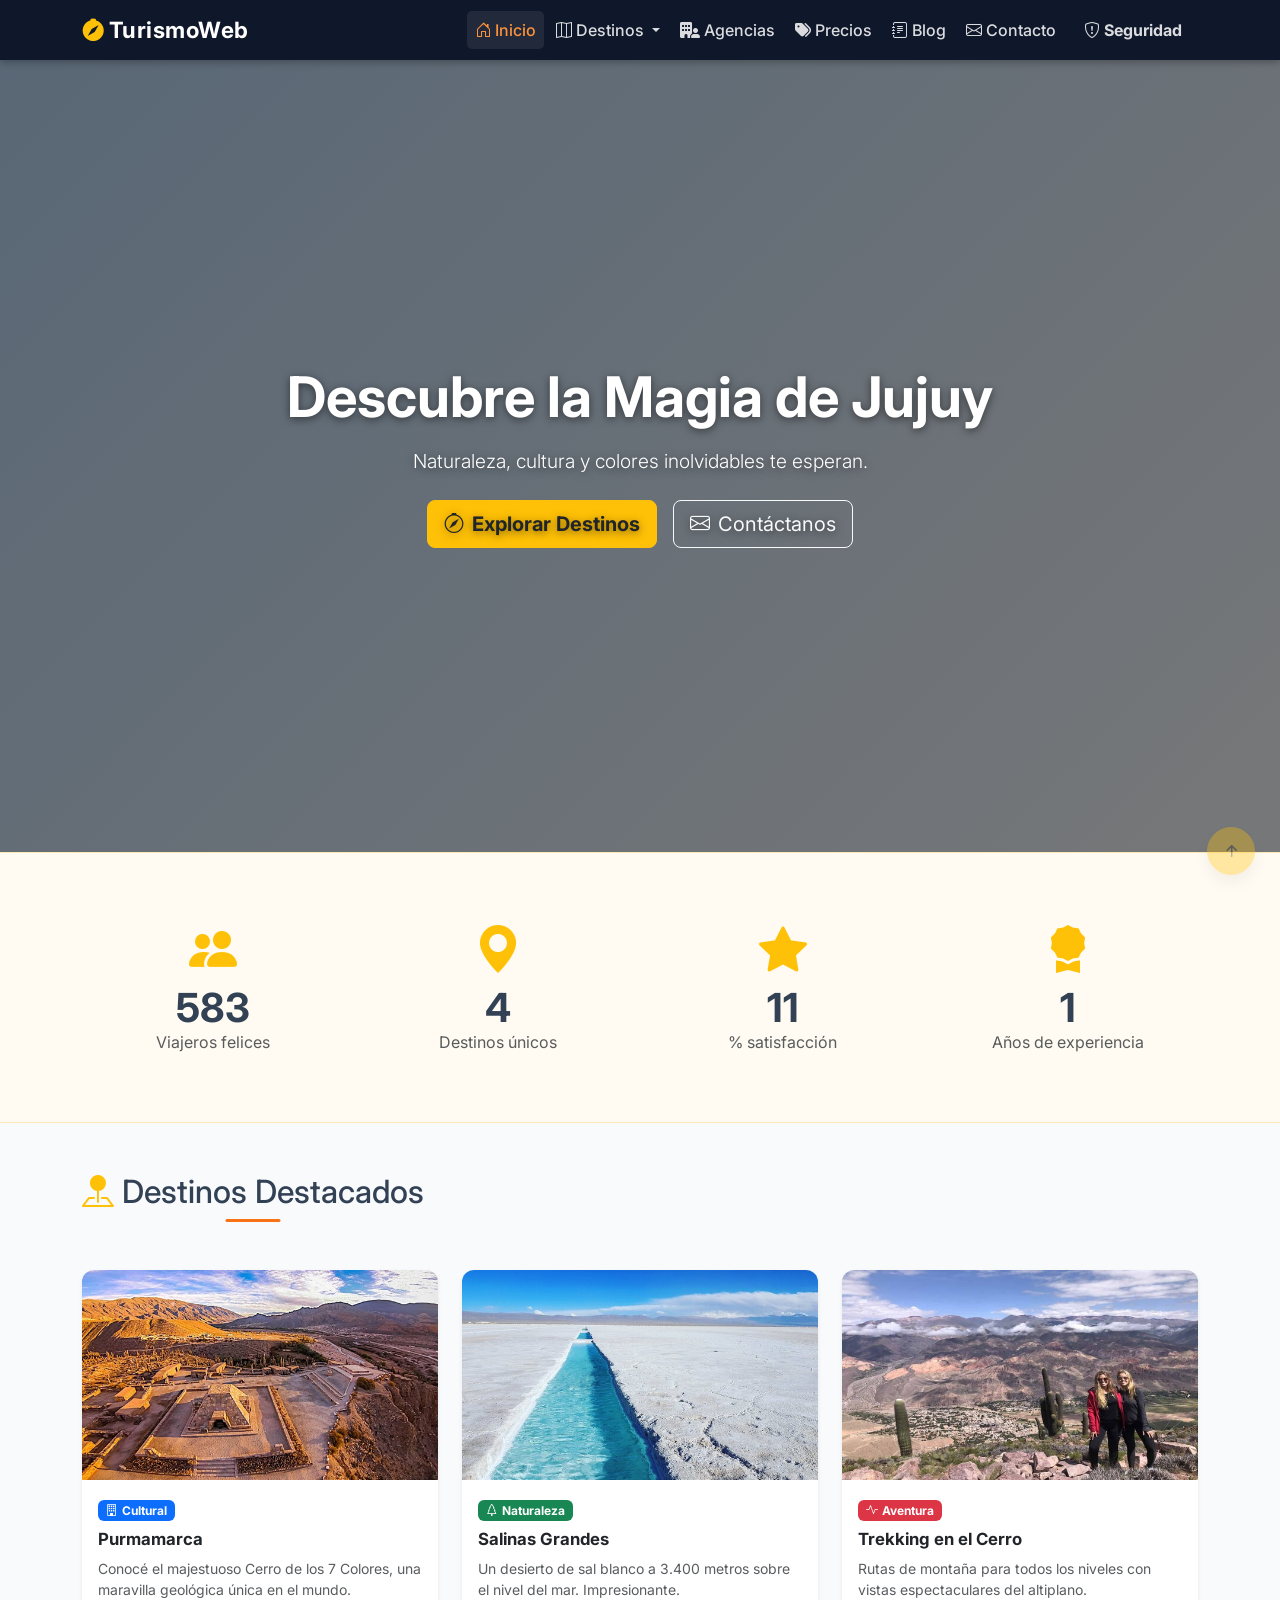
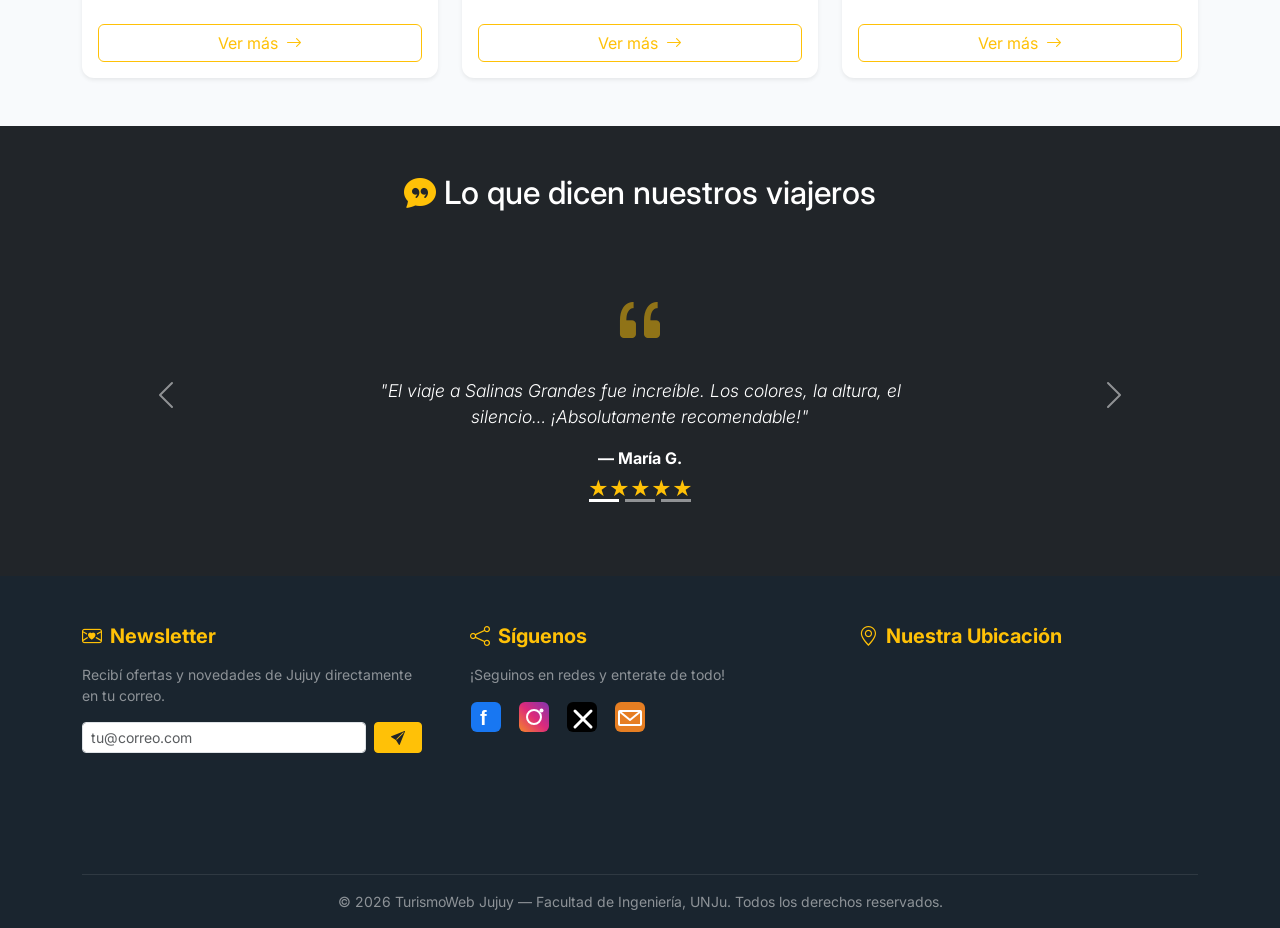
==== commit caecb11b: "fix: corregir ruta del video en el hero (mayusculas a minusculas) para Vercel" ====
--- a/index.html
+++ b/index.html
@@ -138,7 +138,7 @@
     <section class="hero">
         
         <video autoplay loop muted playsinline class="video-fondo">
-            <source src="assets/Video.mp4" type="video/mp4">
+            <source src="assets/video.mp4" type="video/mp4">
             Tu navegador no soporta video HTML5.
         </video>
 
--- a/css/style.css
+++ b/css/style.css
@@ -631,3 +631,12 @@
 }
 
 .sprite-icon { flex-shrink: 0; }
+
+/* Fix para color de texto en botones warning (evita hover inverso) */
+.btn-warning,
+.btn-outline-warning:hover,
+.btn-outline-warning:active,
+.btn-outline-warning:focus,
+.btn-outline-warning.active {
+    color: #212529 !important;
+}
